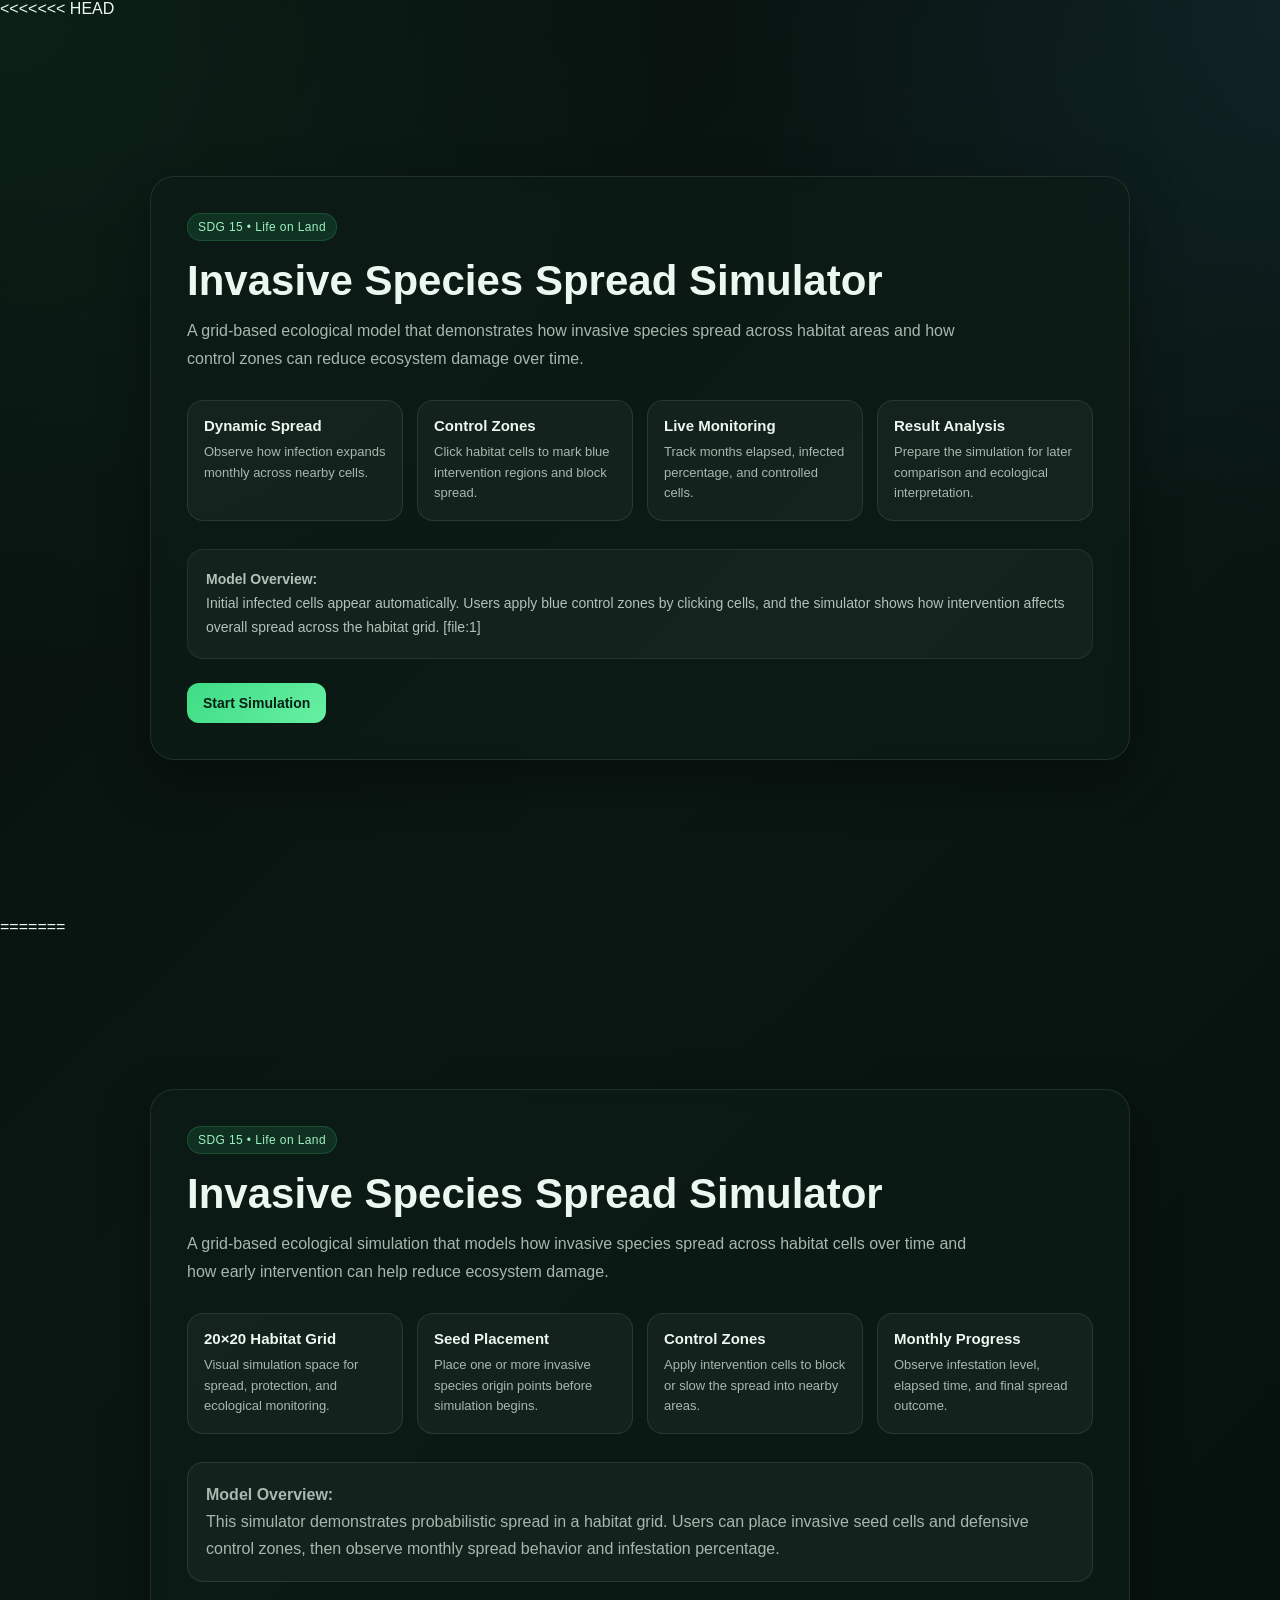
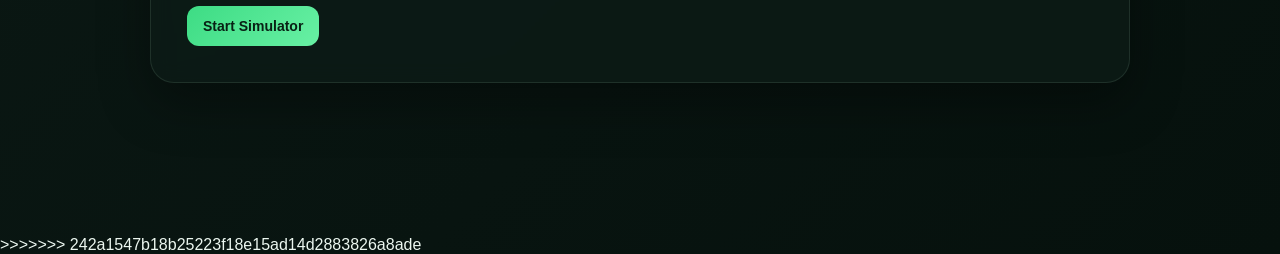
==== index.html @ 8a6a5100 "Updated index.html" ====
<<<<<<< HEAD
<!DOCTYPE html>
<html lang="en">
<head>
  <meta charset="UTF-8" />
  <meta name="viewport" content="width=device-width, initial-scale=1.0" />
  <title>Invasive Species Simulator</title>
  <style>
    * {
      box-sizing: border-box;
    }

    body {
      margin: 0;
      font-family: "Segoe UI", sans-serif;
      background:
        radial-gradient(circle at top left, rgba(61, 220, 132, 0.08), transparent 28%),
        radial-gradient(circle at top right, rgba(78, 168, 255, 0.08), transparent 22%),
        linear-gradient(135deg, #07110d, #0c1814 45%, #08130f 100%);
      color: #eef7f1;
      min-height: 100vh;
    }

    h1, h2, h3, p {
      margin-top: 0;
    }

    button {
      border: none;
      border-radius: 12px;
      padding: 12px 16px;
      cursor: pointer;
      font-weight: 600;
      font-size: 14px;
      transition: 0.2s ease;
    }

    button:hover {
      transform: translateY(-1px);
    }

    .primary-btn {
      background: linear-gradient(135deg, #38d67a, #75f0a9);
      color: #062011;
    }

    .secondary-btn {
      background: rgba(255,255,255,0.06);
      color: #eef7f1;
      border: 1px solid rgba(255,255,255,0.08);
    }

    .danger-btn {
      background: linear-gradient(135deg, #ff6b57, #ff9687);
      color: white;
    }

    #welcomeScreen {
      min-height: 100vh;
      display: flex;
      justify-content: center;
      align-items: center;
      padding: 28px;
    }

    .welcomeCard {
      width: min(980px, 100%);
      background: rgba(14, 28, 22, 0.88);
      border: 1px solid rgba(255,255,255,0.08);
      border-radius: 24px;
      padding: 36px;
      box-shadow: 0 20px 60px rgba(0,0,0,0.35);
      backdrop-filter: blur(10px);
    }

    .badge {
      display: inline-block;
      padding: 6px 10px;
      border-radius: 999px;
      background: rgba(61, 220, 132, 0.12);
      color: #9cf2be;
      border: 1px solid rgba(61, 220, 132, 0.18);
      font-size: 12px;
      margin-bottom: 14px;
    }

    .welcomeCard h1 {
      font-size: clamp(30px, 4vw, 42px);
      margin-bottom: 12px;
    }

    .welcomeCard .subtitle {
      color: #b2c2b9;
      line-height: 1.7;
      max-width: 760px;
      font-size: 16px;
      margin-bottom: 26px;
    }

    .featureGrid {
      display: grid;
      grid-template-columns: repeat(auto-fit, minmax(180px, 1fr));
      gap: 14px;
      margin: 26px 0;
    }

    .featureCard {
      background: rgba(255,255,255,0.04);
      border: 1px solid rgba(255,255,255,0.07);
      border-radius: 16px;
      padding: 16px;
    }

    .featureCard h3 {
      font-size: 15px;
      margin-bottom: 8px;
    }

    .featureCard p {
      margin: 0;
      font-size: 13px;
      color: #b2c2b9;
      line-height: 1.6;
    }

    .infoBox {
      margin-top: 16px;
      background: rgba(255,255,255,0.04);
      border: 1px solid rgba(255,255,255,0.07);
      border-radius: 16px;
      padding: 18px;
      color: #b2c2b9;
      line-height: 1.7;
      font-size: 14px;
    }

    .welcomeActions {
      margin-top: 24px;
      display: flex;
      gap: 12px;
      flex-wrap: wrap;
    }

    #gameScreen {
      display: none;
      min-height: 100vh;
      padding: 18px;
    }

    .appShell {
      max-width: 1400px;
      margin: auto;
      display: grid;
      grid-template-columns: 270px 1fr 280px;
      gap: 18px;
      align-items: start;
    }

    .panel {
      background: rgba(14, 28, 22, 0.88);
      border: 1px solid rgba(255,255,255,0.08);
      border-radius: 20px;
      box-shadow: 0 20px 50px rgba(0,0,0,0.28);
      backdrop-filter: blur(10px);
    }

    .sidebar,
    .rightPanel {
      padding: 18px;
    }

    .mainPanel {
      padding: 18px;
      background: rgba(18, 35, 28, 0.92);
    }

    .panelTitle {
      font-size: 18px;
      margin-bottom: 8px;
    }

    .panelText {
      color: #a9bbb1;
      font-size: 13px;
      line-height: 1.6;
      margin-bottom: 18px;
    }

    .sectionTitle {
      font-size: 13px;
      text-transform: uppercase;
      letter-spacing: 0.8px;
      color: #b8c8bf;
      margin: 0 0 10px;
    }

    .buttonGroup {
      display: grid;
      gap: 10px;
      margin-bottom: 18px;
    }

    .smallGrid {
      display: grid;
      grid-template-columns: 1fr 1fr;
      gap: 10px;
    }

    .noteBox {
      background: rgba(61, 220, 132, 0.06);
      border: 1px solid rgba(61, 220, 132, 0.12);
      color: #bdeecd;
      border-radius: 14px;
      padding: 14px;
      line-height: 1.6;
      font-size: 13px;
    }

    .topHeader {
      display: flex;
      justify-content: space-between;
      gap: 16px;
      flex-wrap: wrap;
      align-items: flex-start;
      margin-bottom: 18px;
    }

    .headingBlock h2 {
      font-size: 25px;
      margin-bottom: 8px;
    }

    .headingBlock p {
      margin: 0;
      color: #a9bbb1;
      line-height: 1.6;
      font-size: 14px;
      max-width: 720px;
    }

    .statusPill {
      display: inline-flex;
      align-items: center;
      padding: 10px 14px;
      border-radius: 999px;
      background: rgba(61, 220, 132, 0.08);
      border: 1px solid rgba(61, 220, 132, 0.16);
      color: #bdf4d0;
      font-size: 13px;
      white-space: nowrap;
    }

    .statsGrid {
      display: grid;
      grid-template-columns: repeat(4, 1fr);
      gap: 12px;
      margin-bottom: 18px;
    }

    .statCard {
      background: rgba(255,255,255,0.05);
      border: 1px solid rgba(255,255,255,0.07);
      border-radius: 16px;
      padding: 16px;
    }

    .statCard p {
      margin: 0 0 8px;
      color: #a9bbb1;
      font-size: 12px;
      text-transform: uppercase;
      letter-spacing: 0.6px;
    }

    .statCard h3 {
      margin: 0;
      font-size: 24px;
      font-variant-numeric: tabular-nums;
    }

    .gridWrap {
      background: rgba(255,255,255,0.03);
      border: 1px solid rgba(255,255,255,0.07);
      border-radius: 18px;
      padding: 16px;
      overflow: auto;
    }

    #grid {
      display: grid;
      grid-template-columns: repeat(10, 42px);
      gap: 8px;
      justify-content: center;
      margin: 0 auto;
      min-width: max-content;
    }

    .cell {
      width: 42px;
      height: 42px;
      border-radius: 8px;
      background: linear-gradient(135deg, rgba(47, 100, 71, 0.95), rgba(31, 68, 48, 0.95));
      border: 1px solid rgba(255,255,255,0.05);
      transition: transform 0.18s ease, box-shadow 0.18s ease;
      cursor: pointer;
    }

    .cell:hover {
      transform: scale(1.05);
      box-shadow: 0 0 0 1px rgba(255,255,255,0.16);
    }

    .infected {
      background: radial-gradient(circle at 30% 30%, #ff8a70, #c62828);
      box-shadow: 0 0 12px rgba(255, 80, 60, 0.45);
    }

    .controlled {
      background: linear-gradient(135deg, #57b3ff, #185bdb);
      box-shadow: 0 0 10px rgba(60, 150, 255, 0.35);
    }

    .gridFooter {
      margin-top: 14px;
      display: flex;
      justify-content: space-between;
      gap: 14px;
      flex-wrap: wrap;
      align-items: center;
    }

    .legend {
      display: flex;
      gap: 14px;
      flex-wrap: wrap;
      color: #a9bbb1;
      font-size: 13px;
    }

    .legendItem {
      display: flex;
      align-items: center;
      gap: 8px;
    }

    .legendColor {
      width: 14px;
      height: 14px;
      border-radius: 4px;
      border: 1px solid rgba(255,255,255,0.08);
    }

    .healthyColor {
      background: #2b6144;
    }

    .infectedColor {
      background: #d33b2f;
    }

    .controlledColor {
      background: #2e79ff;
    }

    .messageBox {
      margin-top: 14px;
      background: rgba(255,255,255,0.04);
      border: 1px solid rgba(255,255,255,0.07);
      border-radius: 14px;
      padding: 14px;
      min-height: 60px;
      color: #b6c5bd;
      line-height: 1.6;
      font-size: 14px;
    }

    .miniCard {
      background: rgba(255,255,255,0.05);
      border: 1px solid rgba(255,255,255,0.07);
      border-radius: 14px;
      padding: 14px;
      margin-bottom: 12px;
    }

    .miniCard h4 {
      margin: 0 0 8px;
      font-size: 14px;
    }

    .miniCard p {
      margin: 0;
      color: #a9bbb1;
      font-size: 13px;
      line-height: 1.6;
    }

    .valueList {
      display: grid;
      gap: 10px;
      margin-top: 8px;
    }

    .valueRow {
      display: flex;
      justify-content: space-between;
      gap: 10px;
      border-bottom: 1px dashed rgba(255,255,255,0.08);
      padding-bottom: 8px;
      font-size: 14px;
    }

    .valueRow span:first-child {
      color: #a9bbb1;
    }

    .strongValue {
      font-weight: 700;
      font-variant-numeric: tabular-nums;
    }

    .footerHint {
      color: #9fb1a7;
      font-size: 12px;
      line-height: 1.6;
      margin-top: 8px;
    }

    @media (max-width: 1180px) {
      .appShell {
        grid-template-columns: 1fr;
      }

      .statsGrid {
        grid-template-columns: repeat(2, 1fr);
      }
    }

    @media (max-width: 700px) {
      .statsGrid {
        grid-template-columns: 1fr;
      }

      .smallGrid {
        grid-template-columns: 1fr;
      }

      #grid {
        grid-template-columns: repeat(10, 30px);
        gap: 5px;
      }

      .cell {
        width: 30px;
        height: 30px;
      }

      .welcomeCard {
        padding: 22px;
      }
    }
  </style>
</head>
<body>

  <div id="welcomeScreen">
    <div class="welcomeCard">
      <div class="badge">SDG 15 • Life on Land</div>
      <h1>Invasive Species Spread Simulator</h1>
      <p class="subtitle">
        A grid-based ecological model that demonstrates how invasive species spread across habitat areas
        and how control zones can reduce ecosystem damage over time.
      </p>

      <div class="featureGrid">
        <div class="featureCard">
          <h3>Dynamic Spread</h3>
          <p>Observe how infection expands monthly across nearby cells.</p>
        </div>
        <div class="featureCard">
          <h3>Control Zones</h3>
          <p>Click habitat cells to mark blue intervention regions and block spread.</p>
        </div>
        <div class="featureCard">
          <h3>Live Monitoring</h3>
          <p>Track months elapsed, infected percentage, and controlled cells.</p>
        </div>
        <div class="featureCard">
          <h3>Result Analysis</h3>
          <p>Prepare the simulation for later comparison and ecological interpretation.</p>
        </div>
      </div>

      <div class="infoBox">
        <strong>Model Overview:</strong><br />
        Initial infected cells appear automatically. Users apply blue control zones by clicking cells, and the
        simulator shows how intervention affects overall spread across the habitat grid. [file:1]
      </div>

      <div class="welcomeActions">
        <button class="primary-btn" onclick="startGame()">Start Simulation</button>
      </div>
    </div>
  </div>

  <div id="gameScreen">
    <div class="appShell">

      <aside class="panel sidebar">
        <h2 class="panelTitle">Simulation Controls</h2>
        <p class="panelText">
          Start the spread process, adjust speed, and place blue control zones directly on the grid.
        </p>

        <p class="sectionTitle">Actions</p>
        <div class="buttonGroup">
          <button class="primary-btn" onclick="beginSimulation()">Start Simulation</button>
          <button class="secondary-btn" onclick="pauseSimulation()">Pause</button>
          <button class="danger-btn" onclick="resetSimulation()">Reset</button>
        </div>

        <p class="sectionTitle">Speed Control</p>
        <div class="smallGrid">
          <button class="secondary-btn" onclick="setSpeed('fast')">Fast</button>
          <button class="secondary-btn" onclick="setSpeed('normal')">Normal</button>
          <button class="secondary-btn" onclick="setSpeed('slow')">Slow</button>
          <button class="secondary-btn" onclick="goBack()">Back</button>
        </div>

        <div class="noteBox" style="margin-top: 18px;">
          <strong>How it works:</strong><br />
          Red cells represent infected habitat. Click any cell to apply control. Clicking a red infected cell
          also converts it into a blue controlled zone for treatment. [file:1]
        </div>
      </aside>

      <main class="panel mainPanel">
        <div class="topHeader">
          <div class="headingBlock">
            <h2>Ecological Spread Dashboard</h2>
            <p>
              This simulator uses adjacent-cell spread logic and user-placed control zones to demonstrate
              invasive expansion and ecological containment.
            </p>
          </div>
          <div class="statusPill" id="runStatus">Ready</div>
        </div>

        <div class="statsGrid">
          <div class="statCard">
            <p>Infected Area</p>
            <h3 id="stats">0%</h3>
          </div>
          <div class="statCard">
            <p>Months</p>
            <h3 id="monthDisplay">0</h3>
          </div>
          <div class="statCard">
            <p>Controlled Cells</p>
            <h3 id="controlCount">0</h3>
          </div>
          <div class="statCard">
            <p>Grid Cells</p>
            <h3 id="gridCount">100</h3>
          </div>
        </div>

        <div class="gridWrap">
          <div id="grid"></div>

          <div class="gridFooter">
            <div class="legend">
              <div class="legendItem">
                <span class="legendColor healthyColor"></span>
                <span>Habitat</span>
              </div>
              <div class="legendItem">
                <span class="legendColor infectedColor"></span>
                <span>Infected</span>
              </div>
              <div class="legendItem">
                <span class="legendColor controlledColor"></span>
                <span>Controlled</span>
              </div>
            </div>
          </div>

          <div class="messageBox" id="endMessage">
            Click cells to place blue control zones before or during the spread.
          </div>
        </div>
      </main>

      <aside class="panel rightPanel">
        <h2 class="panelTitle">Live Insights</h2>
        <p class="panelText">
          Current ecological state and simulation summary.
        </p>

        <div class="miniCard">
          <h4>Current Interaction</h4>
          <p>Click any cell to add treatment. Red infected cells can also be converted into blue controlled cells.</p>
        </div>

        <div class="miniCard">
          <h4>Simulation Summary</h4>
          <div class="valueList">
            <div class="valueRow">
              <span>Spread Pattern</span>
              <span class="strongValue">4-Neighbour</span>
            </div>
            <div class="valueRow">
              <span>Initial State</span>
              <span class="strongValue">Auto-infected</span>
            </div>
            <div class="valueRow">
              <span>Control Method</span>
              <span class="strongValue">Manual Click</span>
            </div>
            <div class="valueRow">
              <span>State</span>
              <span class="strongValue" id="stateLabel">Setup</span>
            </div>
          </div>
        </div>

        <div class="miniCard">
          <h4>Project Note</h4>
          <p>
            This simplified simulator focuses on intervention barriers and infected-area monitoring, both of
            which are core expected features of the project brief. [file:1]
          </p>
        </div>

        <p class="footerHint">
          Tip: Place blue cells near red clusters early to improve containment.
        </p>
      </aside>

    </div>
  </div>

  <script>
    let infectionHistory = [];
    let time = 0;
    let canClick = true;
    let grid;
    let cells = [];
    let interval = null;
    let spreadSpeed = 2000;
    let spreadChance = 0.20;
    let gameEnded = false;
    let size = 10;

    function startGame() {
      document.getElementById("welcomeScreen").style.display = "none";
      document.getElementById("gameScreen").style.display = "block";
      createGrid();
    }

    function createGrid() {
      grid = document.getElementById("grid");

      if (!grid) {
        console.error("Grid element not found");
        return;
      }

      grid.innerHTML = "";
      cells = [];

      document.getElementById("gridCount").innerText = size * size;

      for (let i = 0; i < size * size; i++) {
        let cell = document.createElement("div");
        cell.className = "cell";
        cell.dataset.index = i;

        if (Math.random() < 0.1) {
          cell.classList.add("infected");
        }

        cell.addEventListener("click", () => {
          if (!canClick) return;

          if (cell.classList.contains("infected")) {
            cell.classList.remove("infected");
            cell.classList.add("controlled");
            updateStats();
            return;
          }

          if (cell.classList.contains("controlled")) {
            cell.classList.remove("controlled");
          } else {
            cell.classList.add("controlled");
          }

          updateStats();
        });

        grid.appendChild(cell);
        cells.push(cell);
      }

      updateStats();
    }

    function beginSimulation() {
      if (interval) return;

      if (cells.length === 0) {
        createGrid();
      }

      time = 0;
      gameEnded = false;
      canClick = true;
      infectionHistory = [];

      document.getElementById("monthDisplay").innerText = "0";
      document.getElementById("runStatus").innerText = "Running";
      document.getElementById("stateLabel").innerText = "Running";
      document.getElementById("endMessage").innerText =
        "Simulation running. Infection is spreading across adjacent cells.";

      interval = setInterval(spreadInfection, spreadSpeed);
    }

    function pauseSimulation() {
      if (interval) {
        clearInterval(interval);
        interval = null;
        document.getElementById("runStatus").innerText = "Paused";
        document.getElementById("stateLabel").innerText = "Paused";
        document.getElementById("endMessage").innerText = "Simulation paused.";
      }
    }

    function updateStats() {
      let infected = 0;
      let controlled = 0;

      cells.forEach(cell => {
        if (cell.classList.contains("infected")) infected++;
        if (cell.classList.contains("controlled")) controlled++;
      });

      let percent = cells.length ? Math.round((infected / cells.length) * 100) : 0;
      document.getElementById("stats").innerText = percent + "%";
      document.getElementById("controlCount").innerText = controlled;
    }

    function spreadInfection() {
      time++;
      document.getElementById("monthDisplay").innerText = time;

      let newInfected = [];

      cells.forEach((cell, index) => {
        if (cell.classList.contains("infected")) {
          let neighbors = [index - 1, index + 1, index - size, index + size];

          neighbors.forEach(i => {
            if (
              cells[i] &&
              !cells[i].classList.contains("infected") &&
              !cells[i].classList.contains("controlled")
            ) {
              if (Math.random() < spreadChance) {
                newInfected.push(cells[i]);
              }
            }
          });
        }
      });

      newInfected.forEach(cell => {
        cell.classList.add("infected");
        cell.classList.remove("controlled");
      });

      updateStats();

      let infected = cells.filter(c => c.classList.contains("infected")).length;
      let percent = Math.round((infected / cells.length) * 100);
      infectionHistory.push(percent);

      let canSpread = cells.some((cell, index) => {
        if (cell.classList.contains("infected")) {
          let neighbors = [index - 1, index + 1, index - size, index + size];

          return neighbors.some(i =>
            cells[i] &&
            !cells[i].classList.contains("infected") &&
            !cells[i].classList.contains("controlled")
          );
        }
        return false;
      });

      if (!canSpread && !gameEnded) {
        gameEnded = true;
        showEndMessage();
      }
    }

    function showEndMessage() {
  canClick = false;
  clearInterval(interval);
  interval = null;

  document.getElementById("runStatus").innerText = "Complete";
  document.getElementById("stateLabel").innerText = "Complete";
  document.getElementById("endMessage").innerText =
    "Simulation complete. Redirecting to result page...";

  let infectedCells = cells.filter(c => c.classList.contains("infected")).length;
  let controlledCells = cells.filter(c => c.classList.contains("controlled")).length;
  let totalCells = cells.length;
  let totalMonths = time;

  setTimeout(() => {
    window.location.href =
      `result.html?totalCells=${totalCells}&infectedCells=${infectedCells}&controlledCells=${controlledCells}&totalMonths=${totalMonths}`;
  }, 1500);
}
    function resetSimulation() {
      clearInterval(interval);
      interval = null;

      time = 0;
      gameEnded = false;
      canClick = true;
      infectionHistory = [];

      document.getElementById("monthDisplay").innerText = "0";
      document.getElementById("stats").innerText = "0%";
      document.getElementById("controlCount").innerText = "0";
      document.getElementById("runStatus").innerText = "Ready";
      document.getElementById("stateLabel").innerText = "Setup";
      document.getElementById("endMessage").innerText =
        "Grid reset complete. New infected pattern generated.";

      createGrid();
    }

    function setSpeed(type) {
      if (type === "fast") {
        spreadSpeed = 1200;
        spreadChance = 0.20;
      } else if (type === "normal") {
        spreadSpeed = 2000;
        spreadChance = 0.20;
      } else {
        spreadSpeed = 3200;
        spreadChance = 0.20;
      }

      if (interval) {
        clearInterval(interval);
        interval = setInterval(spreadInfection, spreadSpeed);
      }

      document.getElementById("endMessage").innerText =
        "Simulation speed updated to " + type + ".";
    }

    function goBack() {
      clearInterval(interval);
      interval = null;
      document.getElementById("gameScreen").style.display = "none";
      document.getElementById("welcomeScreen").style.display = "flex";
    }
   
  </script>
</body>
=======
<!DOCTYPE html>
<html lang="en">
<head>
  <meta charset="UTF-8" />
  <meta name="viewport" content="width=device-width, initial-scale=1.0" />
  <title>Invasive Species Spread Simulator</title>

  <style>
    :root {
      --bg: #08130f;
      --panel: rgba(17, 34, 28, 0.88);
      --panel-2: rgba(22, 44, 36, 0.92);
      --border: rgba(170, 220, 190, 0.12);
      --text: #ecf7f0;
      --muted: #a7b8ae;
      --accent: #3ddc84;
      --accent-dark: #1f8f52;
      --danger: #ff6b57;
      --danger-dark: #c63d2f;
      --control: #4ea8ff;
      --healthy-1: #1e3b2f;
      --healthy-2: #29533f;
      --healthy-3: #3c7055;
      --shadow: 0 20px 50px rgba(0, 0, 0, 0.35);
      --radius: 18px;
      --radius-sm: 12px;
      --cell-size: 24px;
      --gap: 4px;
    }

    * {
      box-sizing: border-box;
    }

    body {
      margin: 0;
      font-family: "Segoe UI", Arial, sans-serif;
      color: var(--text);
      background:
        radial-gradient(circle at top left, rgba(61, 220, 132, 0.08), transparent 30%),
        radial-gradient(circle at top right, rgba(78, 168, 255, 0.08), transparent 25%),
        linear-gradient(135deg, #07100d, #0a1713 45%, #06110d 100%);
      min-height: 100vh;
    }

    h1, h2, h3, p {
      margin-top: 0;
    }

    button {
      border: none;
      border-radius: 12px;
      padding: 12px 16px;
      font-weight: 600;
      cursor: pointer;
      transition: 0.2s ease;
      font-size: 14px;
    }

    button:hover {
      transform: translateY(-1px);
    }

    .primary-btn {
      background: linear-gradient(135deg, var(--accent), #68f0a4);
      color: #082014;
    }

    .primary-btn:hover {
      filter: brightness(1.05);
    }

    .secondary-btn {
      background: rgba(255, 255, 255, 0.06);
      color: var(--text);
      border: 1px solid var(--border);
    }

    .secondary-btn:hover {
      background: rgba(255, 255, 255, 0.1);
    }

    .danger-btn {
      background: linear-gradient(135deg, var(--danger), #ff8d7d);
      color: white;
    }

    .danger-btn:hover {
      filter: brightness(1.03);
    }

    .mode-btn.active {
      outline: 2px solid var(--accent);
      box-shadow: 0 0 0 4px rgba(61, 220, 132, 0.12);
    }

    /* WELCOME */
    #welcomeScreen {
      min-height: 100vh;
      display: flex;
      align-items: center;
      justify-content: center;
      padding: 32px;
    }

    .welcomeCard {
      width: min(980px, 100%);
      background: rgba(13, 27, 22, 0.82);
      border: 1px solid var(--border);
      border-radius: 24px;
      padding: 36px;
      box-shadow: var(--shadow);
      backdrop-filter: blur(10px);
    }

    .badge {
      display: inline-block;
      padding: 6px 10px;
      border-radius: 999px;
      background: rgba(61, 220, 132, 0.12);
      color: #9ef0bf;
      font-size: 12px;
      letter-spacing: 0.4px;
      margin-bottom: 16px;
      border: 1px solid rgba(61, 220, 132, 0.18);
    }

    .welcomeCard h1 {
      font-size: clamp(28px, 4vw, 42px);
      margin-bottom: 12px;
    }

    .welcomeCard .subtitle {
      color: var(--muted);
      line-height: 1.7;
      max-width: 780px;
      margin-bottom: 24px;
      font-size: 16px;
    }

    .featureGrid {
      display: grid;
      grid-template-columns: repeat(auto-fit, minmax(180px, 1fr));
      gap: 14px;
      margin: 28px 0;
    }

    .featureCard {
      background: rgba(255,255,255,0.04);
      border: 1px solid var(--border);
      border-radius: 16px;
      padding: 16px;
    }

    .featureCard h3 {
      font-size: 15px;
      margin-bottom: 8px;
    }

    .featureCard p {
      color: var(--muted);
      font-size: 13px;
      line-height: 1.6;
      margin: 0;
    }

    .overviewBox {
      margin-top: 18px;
      padding: 18px;
      border-radius: 16px;
      background: rgba(255,255,255,0.04);
      border: 1px solid var(--border);
      color: var(--muted);
      line-height: 1.7;
    }

    .welcomeActions {
      display: flex;
      gap: 12px;
      flex-wrap: wrap;
      margin-top: 24px;
    }

    /* GAME */
    #gameScreen {
      display: none;
      min-height: 100vh;
      padding: 20px;
    }

    .appShell {
      max-width: 1440px;
      margin: 0 auto;
      display: grid;
      grid-template-columns: 280px 1fr 300px;
      gap: 18px;
      align-items: start;
    }

    .panel {
      background: var(--panel);
      border: 1px solid var(--border);
      border-radius: var(--radius);
      backdrop-filter: blur(10px);
      box-shadow: var(--shadow);
    }

    .sidebar,
    .statsPanel {
      padding: 18px;
    }

    .mainPanel {
      padding: 18px;
      background: var(--panel-2);
    }

    .panelTitle {
      font-size: 18px;
      margin-bottom: 8px;
    }

    .panelSubtext {
      color: var(--muted);
      font-size: 13px;
      line-height: 1.6;
      margin-bottom: 18px;
    }

    .toolSection {
      margin-bottom: 20px;
    }

    .toolSection h3 {
      font-size: 13px;
      text-transform: uppercase;
      letter-spacing: 0.8px;
      color: #b7c7be;
      margin-bottom: 10px;
    }

    .toolGroup {
      display: grid;
      gap: 10px;
    }

    .toolRow {
      display: grid;
      grid-template-columns: 1fr 1fr;
      gap: 10px;
    }

    .infoNote {
      margin-top: 12px;
      padding: 12px;
      border-radius: 12px;
      background: rgba(61, 220, 132, 0.06);
      border: 1px solid rgba(61, 220, 132, 0.12);
      color: #b7e7c8;
      font-size: 13px;
      line-height: 1.6;
    }

    .topHeader {
      display: flex;
      justify-content: space-between;
      gap: 20px;
      align-items: flex-start;
      margin-bottom: 18px;
      flex-wrap: wrap;
    }

    .projectHeading h2 {
      margin-bottom: 8px;
      font-size: 26px;
    }

    .projectHeading p {
      margin: 0;
      color: var(--muted);
      line-height: 1.6;
      font-size: 14px;
      max-width: 700px;
    }

    .statusPill {
      display: inline-flex;
      align-items: center;
      gap: 8px;
      background: rgba(61, 220, 132, 0.08);
      color: #baf4cf;
      border: 1px solid rgba(61, 220, 132, 0.16);
      padding: 10px 14px;
      border-radius: 999px;
      font-size: 13px;
      white-space: nowrap;
    }

    .statsGrid {
      display: grid;
      grid-template-columns: repeat(4, 1fr);
      gap: 12px;
      margin-bottom: 18px;
    }

    .statCard {
      background: rgba(255,255,255,0.05);
      border: 1px solid var(--border);
      border-radius: 16px;
      padding: 16px;
    }

    .statCard p {
      margin: 0 0 8px;
      color: var(--muted);
      font-size: 12px;
      text-transform: uppercase;
      letter-spacing: 0.6px;
    }

    .statCard h3 {
      margin: 0;
      font-size: 24px;
      font-variant-numeric: tabular-nums;
    }

    .simulatorArea {
      display: grid;
      grid-template-columns: 1fr;
      gap: 14px;
    }

    .gridWrap {
      background: rgba(255,255,255,0.03);
      border: 1px solid var(--border);
      border-radius: 18px;
      padding: 16px;
      overflow: auto;
    }

    #grid {
      display: grid;
      grid-template-columns: repeat(20, var(--cell-size));
      gap: var(--gap);
      justify-content: center;
      margin: 0 auto;
      min-width: max-content;
    }

    .cell {
      width: var(--cell-size);
      height: var(--cell-size);
      border-radius: 6px;
      border: 1px solid rgba(255,255,255,0.05);
      background: var(--healthy-2);
      transition: transform 0.15s ease, box-shadow 0.2s ease, opacity 0.2s ease;
      cursor: pointer;
    }

    .cell:hover {
      transform: scale(1.05);
      box-shadow: 0 0 0 1px rgba(255,255,255,0.18);
    }

    .cell.seed {
      background: radial-gradient(circle at 35% 35%, #ff9b8a, var(--danger));
      box-shadow: 0 0 10px rgba(255, 107, 87, 0.35);
    }

    .cell.infected {
      background: radial-gradient(circle at 35% 35%, #ff8f70, var(--danger-dark));
      box-shadow: 0 0 10px rgba(255, 107, 87, 0.35);
    }

    .cell.controlled {
      background: linear-gradient(135deg, #75c2ff, #2f80ed);
      box-shadow: 0 0 10px rgba(78, 168, 255, 0.3);
    }

    .gridFooter {
      display: flex;
      justify-content: space-between;
      gap: 12px;
      align-items: center;
      flex-wrap: wrap;
      margin-top: 12px;
    }

    .legend {
      display: flex;
      gap: 14px;
      flex-wrap: wrap;
      color: var(--muted);
      font-size: 13px;
    }

    .legendItem {
      display: flex;
      align-items: center;
      gap: 8px;
    }

    .legendColor {
      width: 14px;
      height: 14px;
      border-radius: 4px;
      border: 1px solid rgba(255,255,255,0.08);
    }

    .legendHealthy { background: var(--healthy-2); }
    .legendSeed { background: var(--danger); }
    .legendControl { background: var(--control); }

    .statusBox {
      margin-top: 12px;
      padding: 14px;
      border-radius: 14px;
      background: rgba(255,255,255,0.04);
      border: 1px solid var(--border);
      color: var(--muted);
      line-height: 1.6;
      min-height: 54px;
    }

    .miniCard {
      background: rgba(255,255,255,0.05);
      border: 1px solid var(--border);
      border-radius: 14px;
      padding: 14px;
      margin-bottom: 12px;
    }

    .miniCard h4 {
      margin: 0 0 8px;
      font-size: 14px;
    }

    .miniCard p {
      margin: 0;
      color: var(--muted);
      line-height: 1.6;
      font-size: 13px;
    }

    .valueList {
      display: grid;
      gap: 10px;
      margin-top: 10px;
    }

    .valueRow {
      display: flex;
      justify-content: space-between;
      gap: 10px;
      padding-bottom: 8px;
      border-bottom: 1px dashed rgba(255,255,255,0.08);
      font-size: 14px;
    }

    .valueRow span:first-child {
      color: var(--muted);
    }

    .highlightValue {
      font-weight: 700;
      font-variant-numeric: tabular-nums;
    }

    .footerHint {
      margin-top: 8px;
      color: var(--muted);
      font-size: 12px;
      line-height: 1.6;
    }

    @media (max-width: 1180px) {
      .appShell {
        grid-template-columns: 1fr;
      }

      .statsGrid {
        grid-template-columns: repeat(2, 1fr);
      }
    }

    @media (max-width: 700px) {
      #gameScreen {
        padding: 14px;
      }

      .welcomeCard {
        padding: 22px;
      }

      .statsGrid {
        grid-template-columns: 1fr;
      }

      .toolRow {
        grid-template-columns: 1fr;
      }

      :root {
        --cell-size: 20px;
        --gap: 3px;
      }
    }
  </style>
</head>
<body>

  <!-- WELCOME SCREEN -->
  <section id="welcomeScreen">
    <div class="welcomeCard">
      <div class="badge">SDG 15 • Life on Land</div>
      <h1>Invasive Species Spread Simulator</h1>
      <p class="subtitle">
        A grid-based ecological simulation that models how invasive species spread across habitat cells
        over time and how early intervention can help reduce ecosystem damage.
      </p>

      <div class="featureGrid">
        <div class="featureCard">
          <h3>20×20 Habitat Grid</h3>
          <p>Visual simulation space for spread, protection, and ecological monitoring.</p>
        </div>
        <div class="featureCard">
          <h3>Seed Placement</h3>
          <p>Place one or more invasive species origin points before simulation begins.</p>
        </div>
        <div class="featureCard">
          <h3>Control Zones</h3>
          <p>Apply intervention cells to block or slow the spread into nearby areas.</p>
        </div>
        <div class="featureCard">
          <h3>Monthly Progress</h3>
          <p>Observe infestation level, elapsed time, and final spread outcome.</p>
        </div>
      </div>

      <div class="overviewBox">
        <strong>Model Overview:</strong><br />
        This simulator demonstrates probabilistic spread in a habitat grid. Users can place invasive
        seed cells and defensive control zones, then observe monthly spread behavior and infestation percentage.
      </div>

      <div class="welcomeActions">
        <button class="primary-btn" onclick="startGame()">Start Simulator</button>
      </div>
    </div>
  </section>

  <!-- GAME SCREEN -->
  <section id="gameScreen">
    <div class="appShell">

      <!-- LEFT PANEL -->
      <aside class="panel sidebar">
        <h2 class="panelTitle">Control Panel</h2>
        <p class="panelSubtext">
          Set the placement mode, prepare the habitat grid, then start the monthly spread simulation.
        </p>

        <div class="toolSection">
          <h3>Placement Mode</h3>
          <div class="toolGroup">
            <button id="seedModeBtn" class="secondary-btn mode-btn active" onclick="setMode('seed')">
              Seed Mode
            </button>
            <button id="controlModeBtn" class="secondary-btn mode-btn" onclick="setMode('control')">
              Control Mode
            </button>
            <button id="eraseModeBtn" class="secondary-btn mode-btn" onclick="setMode('erase')">
              Erase Mode
            </button>
          </div>
        </div>

        <div class="toolSection">
          <h3>Simulation Actions</h3>
          <div class="toolGroup">
            <button class="primary-btn" onclick="beginSimulation()">Start Simulation</button>
            <button class="secondary-btn" onclick="pauseSimulation()">Pause Simulation</button>
            <button class="danger-btn" onclick="resetSimulation()">Reset Grid</button>
          </div>
        </div>

        <div class="toolSection">
          <h3>Simulation Speed</h3>
          <div class="toolRow">
            <button class="secondary-btn" onclick="setSpeed('slow')">Slow</button>
            <button class="secondary-btn" onclick="setSpeed('normal')">Normal</button>
          </div>
          <div class="toolRow">
            <button class="secondary-btn" onclick="setSpeed('fast')">Fast</button>
            <button class="secondary-btn" onclick="goBack()">Back</button>
          </div>
        </div>

        <div class="infoNote">
          <strong>How to use:</strong><br />
          1. Place seed cells.<br />
          2. Add control zones.<br />
          3. Start simulation.<br />
          4. Observe infected percentage month by month.
        </div>
      </aside>

      <!-- CENTER PANEL -->
      <main class="panel mainPanel">
        <div class="topHeader">
          <div class="projectHeading">
            <h2>Ecological Simulation Dashboard</h2>
            <p>
              This interface models adjacent-cell spread across a habitat grid. Intervention cells act as barriers,
              allowing users to explore how containment strategies affect final infestation.
            </p>
          </div>
          <div class="statusPill" id="runStatus">Ready for setup</div>
        </div>

        <div class="statsGrid">
          <div class="statCard">
            <p>Infested Area</p>
            <h3 id="stats">0%</h3>
          </div>
          <div class="statCard">
            <p>Months Elapsed</p>
            <h3 id="monthDisplay">0</h3>
          </div>
          <div class="statCard">
            <p>Seed Cells</p>
            <h3 id="seedCount">0</h3>
          </div>
          <div class="statCard">
            <p>Control Cells</p>
            <h3 id="controlCount">0</h3>
          </div>
        </div>

        <div class="simulatorArea">
          <div class="gridWrap">
            <div id="grid"></div>

            <div class="gridFooter">
              <div class="legend">
                <div class="legendItem">
                  <span class="legendColor legendHealthy"></span>
                  <span>Habitat Cell</span>
                </div>
                <div class="legendItem">
                  <span class="legendColor legendSeed"></span>
                  <span>Seed / Infected</span>
                </div>
                <div class="legendItem">
                  <span class="legendColor legendControl"></span>
                  <span>Control Zone</span>
                </div>
              </div>
            </div>

            <div class="statusBox" id="endMessage">
              Place one or more seed cells to define the initial invasion source.
            </div>
          </div>
        </div>
      </main>

      <!-- RIGHT PANEL -->
      <aside class="panel statsPanel">
        <h2 class="panelTitle">Simulation Insights</h2>
        <p class="panelSubtext">
          Use this panel to monitor the current grid state and intervention effect.
        </p>

        <div class="miniCard">
          <h4>Current Mode</h4>
          <p id="currentModeLabel">Seed placement is active.</p>
        </div>

        <div class="miniCard">
          <h4>Live Summary</h4>
          <div class="valueList">
            <div class="valueRow">
              <span>Total Cells</span>
              <span class="highlightValue">400</span>
            </div>
            <div class="valueRow">
              <span>Grid Size</span>
              <span class="highlightValue">20 × 20</span>
            </div>
            <div class="valueRow">
              <span>Spread Pattern</span>
              <span class="highlightValue">4-Neighbour</span>
            </div>
            <div class="valueRow">
              <span>Simulation State</span>
              <span class="highlightValue" id="stateLabel">Setup</span>
            </div>
          </div>
        </div>

        <div class="miniCard">
          <h4>Project Note</h4>
          <p>
            This interface is designed for an academic demonstration of invasive species spread,
            intervention barriers, and infestation monitoring in a habitat grid.
          </p>
        </div>

        <p class="footerHint">
          Tip: Place several seed cells in different regions to study faster spread patterns.
        </p>
      </aside>

    </div>
  </section>

  <script>
    const size = 20;
    let cells = [];
    let interval = null;
    let spreadSpeed = 2200;
    let spreadChance = 0.22;
    let time = 0;
    let currentMode = "seed";
    let simulationStarted = false;
    let infectionHistory = [];

    function startGame() {
      document.getElementById("welcomeScreen").style.display = "none";
      document.getElementById("gameScreen").style.display = "block";
      createGrid();
      updateStats();
    }

    function createGrid() {
  const grid = document.getElementById("grid");
  grid.innerHTML = "";
  cells = [];

  for (let i = 0; i < size * size; i++) {
    const cell = document.createElement("div");
    cell.className = "cell";
    cell.dataset.index = i;

    if (Math.random() < 0.1) {
      cell.classList.add("infected");
    }

    cell.addEventListener("click", () => {
      if (!canClick) return;

      if (cell.classList.contains("infected")) {
        return;
      }

      cell.classList.toggle("controlled");
      updateStats();
    });

    grid.appendChild(cell);
    cells.push(cell);
  }

  updateStats();
}
    

    function handleCellClick(cell) {
      if (simulationStarted) return;

      if (currentMode === "seed") {
        cell.classList.remove("controlled");
        cell.classList.add("infected", "seed");
      } else if (currentMode === "control") {
        cell.classList.remove("infected", "seed");
        cell.classList.add("controlled");
      } else if (currentMode === "erase") {
        cell.classList.remove("infected", "seed", "controlled");
      }

      updateStats();
    }

    function setMode(mode) {
      currentMode = mode;

      document.querySelectorAll(".mode-btn").forEach(btn => btn.classList.remove("active"));

      if (mode === "seed") {
        document.getElementById("seedModeBtn").classList.add("active");
        document.getElementById("currentModeLabel").innerText = "Seed placement is active.";
      } else if (mode === "control") {
        document.getElementById("controlModeBtn").classList.add("active");
        document.getElementById("currentModeLabel").innerText = "Control zone placement is active.";
      } else {
        document.getElementById("eraseModeBtn").classList.add("active");
        document.getElementById("currentModeLabel").innerText = "Erase mode is active.";
      }
    }

    function beginSimulation() {
      if (interval) return;

      const infectedNow = cells.filter(cell => cell.classList.contains("infected")).length;

      if (infectedNow === 0) {
        document.getElementById("endMessage").innerText =
          "Please place at least one seed cell before starting the simulation.";
        return;
      }

      simulationStarted = true;
      time = 0;
      infectionHistory = [];

      document.getElementById("monthDisplay").innerText = "0";
      document.getElementById("runStatus").innerText = "Simulation running";
      document.getElementById("stateLabel").innerText = "Running";
      document.getElementById("endMessage").innerText =
        "Simulation started. Spread is being evaluated month by month.";

      interval = setInterval(spreadInfection, spreadSpeed);
    }

    function pauseSimulation() {
      if (interval) {
        clearInterval(interval);
        interval = null;
        document.getElementById("runStatus").innerText = "Simulation paused";
        document.getElementById("stateLabel").innerText = "Paused";
        document.getElementById("endMessage").innerText =
          "Simulation paused. You can resume by pressing Start Simulation.";
      }
    }

    function spreadInfection() {
      time++;
      document.getElementById("monthDisplay").innerText = time;

      const newInfected = [];

      cells.forEach((cell, index) => {
        if (cell.classList.contains("infected")) {
          const neighbors = getNeighbors(index);

          neighbors.forEach(n => {
            const neighborCell = cells[n];
            if (
              neighborCell &&
              !neighborCell.classList.contains("infected") &&
              !neighborCell.classList.contains("controlled")
            ) {
              if (Math.random() < spreadChance) {
                newInfected.push(neighborCell);
              }
            }
          });
        }
      });

      newInfected.forEach(cell => {
        cell.classList.add("infected");
        cell.classList.remove("seed");
      });

      updateStats();

      const infectedCount = cells.filter(c => c.classList.contains("infected")).length;
      const infectedPercent = Math.round((infectedCount / cells.length) * 100);
      infectionHistory.push(infectedPercent);

      if (newInfected.length === 0 || infectedCount === cells.length) {
        endSimulation();
      }
    }

    function getNeighbors(index) {
      const row = Math.floor(index / size);
      const col = index % size;
      const neighbors = [];

      if (col > 0) neighbors.push(index - 1);
      if (col < size - 1) neighbors.push(index + 1);
      if (row > 0) neighbors.push(index - size);
      if (row < size - 1) neighbors.push(index + size);

      return neighbors;
    }

    function endSimulation() {
      clearInterval(interval);
      interval = null;
      simulationStarted = false;

      const infectedCount = cells.filter(c => c.classList.contains("infected")).length;
      const infectedPercent = Math.round((infectedCount / cells.length) * 100);

      document.getElementById("runStatus").innerText = "Simulation complete";
      document.getElementById("stateLabel").innerText = "Complete";
      document.getElementById("endMessage").innerText =
        `Simulation complete. Final infestation reached ${infectedPercent}% after ${time} months.`;
    }

    function updateStats() {
      const infectedCount = cells.filter(c => c.classList.contains("infected")).length;
      const seedCount = cells.filter(c => c.classList.contains("seed")).length;
      const controlCount = cells.filter(c => c.classList.contains("controlled")).length;
      const infectedPercent = cells.length
        ? Math.round((infectedCount / cells.length) * 100)
        : 0;

      document.getElementById("stats").innerText = infectedPercent + "%";
      document.getElementById("seedCount").innerText = seedCount;
      document.getElementById("controlCount").innerText = controlCount;
    }

    function resetSimulation() {
      clearInterval(interval);
      interval = null;
      time = 0;
      simulationStarted = false;
      infectionHistory = [];

      document.getElementById("monthDisplay").innerText = "0";
      document.getElementById("stats").innerText = "0%";
      document.getElementById("seedCount").innerText = "0";
      document.getElementById("controlCount").innerText = "0";
      document.getElementById("runStatus").innerText = "Ready for setup";
      document.getElementById("stateLabel").innerText = "Setup";
      document.getElementById("endMessage").innerText =
        "Grid reset complete. Place seed cells to begin a new scenario.";

      createGrid();
      setMode("seed");
    }

    function setSpeed(type) {
      if (type === "fast") {
        spreadSpeed = 900;
        spreadChance = 0.28;
      } else if (type === "normal") {
        spreadSpeed = 2200;
        spreadChance = 0.22;
      } else {
        spreadSpeed = 3200;
        spreadChance = 0.16;
      }

      if (interval) {
        clearInterval(interval);
        interval = setInterval(spreadInfection, spreadSpeed);
      }

      document.getElementById("endMessage").innerText =
        `Speed set to ${type}. Spread timing and probability were updated.`;
    }

    function goBack() {
      clearInterval(interval);
      interval = null;
      simulationStarted = false;
      document.getElementById("gameScreen").style.display = "none";
      document.getElementById("welcomeScreen").style.display = "flex";
    }
  </script>
</body>
>>>>>>> 242a1547b18b25223f18e15ad14d2883826a8ade
</html>
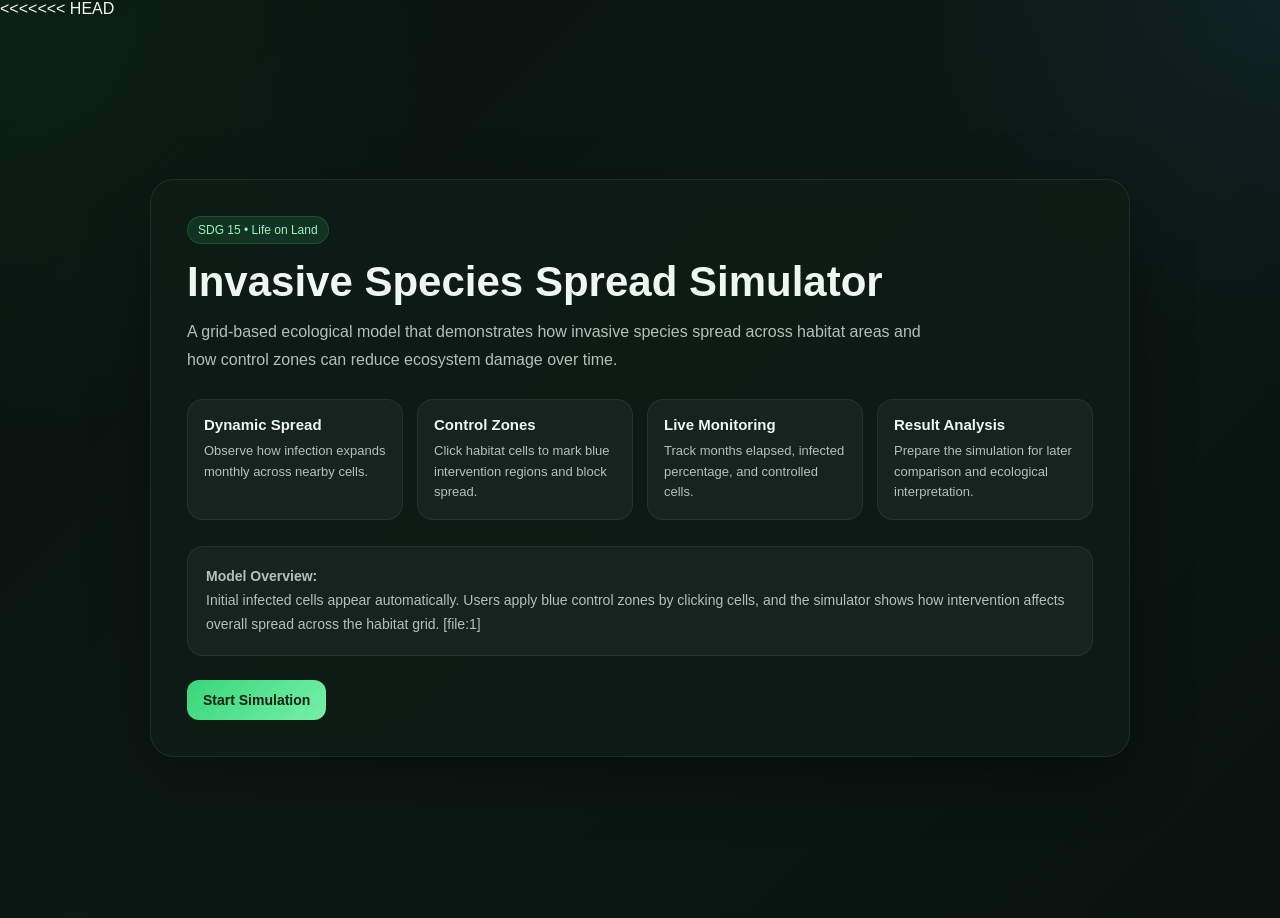
==== commit f3247490: "Updated index.html" ====
--- a/index.html
+++ b/index.html
@@ -874,974 +874,4 @@
    
   </script>
 </body>
-=======
-<!DOCTYPE html>
-<html lang="en">
-<head>
-  <meta charset="UTF-8" />
-  <meta name="viewport" content="width=device-width, initial-scale=1.0" />
-  <title>Invasive Species Spread Simulator</title>
-
-  <style>
-    :root {
-      --bg: #08130f;
-      --panel: rgba(17, 34, 28, 0.88);
-      --panel-2: rgba(22, 44, 36, 0.92);
-      --border: rgba(170, 220, 190, 0.12);
-      --text: #ecf7f0;
-      --muted: #a7b8ae;
-      --accent: #3ddc84;
-      --accent-dark: #1f8f52;
-      --danger: #ff6b57;
-      --danger-dark: #c63d2f;
-      --control: #4ea8ff;
-      --healthy-1: #1e3b2f;
-      --healthy-2: #29533f;
-      --healthy-3: #3c7055;
-      --shadow: 0 20px 50px rgba(0, 0, 0, 0.35);
-      --radius: 18px;
-      --radius-sm: 12px;
-      --cell-size: 24px;
-      --gap: 4px;
-    }
-
-    * {
-      box-sizing: border-box;
-    }
-
-    body {
-      margin: 0;
-      font-family: "Segoe UI", Arial, sans-serif;
-      color: var(--text);
-      background:
-        radial-gradient(circle at top left, rgba(61, 220, 132, 0.08), transparent 30%),
-        radial-gradient(circle at top right, rgba(78, 168, 255, 0.08), transparent 25%),
-        linear-gradient(135deg, #07100d, #0a1713 45%, #06110d 100%);
-      min-height: 100vh;
-    }
-
-    h1, h2, h3, p {
-      margin-top: 0;
-    }
-
-    button {
-      border: none;
-      border-radius: 12px;
-      padding: 12px 16px;
-      font-weight: 600;
-      cursor: pointer;
-      transition: 0.2s ease;
-      font-size: 14px;
-    }
-
-    button:hover {
-      transform: translateY(-1px);
-    }
-
-    .primary-btn {
-      background: linear-gradient(135deg, var(--accent), #68f0a4);
-      color: #082014;
-    }
-
-    .primary-btn:hover {
-      filter: brightness(1.05);
-    }
-
-    .secondary-btn {
-      background: rgba(255, 255, 255, 0.06);
-      color: var(--text);
-      border: 1px solid var(--border);
-    }
-
-    .secondary-btn:hover {
-      background: rgba(255, 255, 255, 0.1);
-    }
-
-    .danger-btn {
-      background: linear-gradient(135deg, var(--danger), #ff8d7d);
-      color: white;
-    }
-
-    .danger-btn:hover {
-      filter: brightness(1.03);
-    }
-
-    .mode-btn.active {
-      outline: 2px solid var(--accent);
-      box-shadow: 0 0 0 4px rgba(61, 220, 132, 0.12);
-    }
-
-    /* WELCOME */
-    #welcomeScreen {
-      min-height: 100vh;
-      display: flex;
-      align-items: center;
-      justify-content: center;
-      padding: 32px;
-    }
-
-    .welcomeCard {
-      width: min(980px, 100%);
-      background: rgba(13, 27, 22, 0.82);
-      border: 1px solid var(--border);
-      border-radius: 24px;
-      padding: 36px;
-      box-shadow: var(--shadow);
-      backdrop-filter: blur(10px);
-    }
-
-    .badge {
-      display: inline-block;
-      padding: 6px 10px;
-      border-radius: 999px;
-      background: rgba(61, 220, 132, 0.12);
-      color: #9ef0bf;
-      font-size: 12px;
-      letter-spacing: 0.4px;
-      margin-bottom: 16px;
-      border: 1px solid rgba(61, 220, 132, 0.18);
-    }
-
-    .welcomeCard h1 {
-      font-size: clamp(28px, 4vw, 42px);
-      margin-bottom: 12px;
-    }
-
-    .welcomeCard .subtitle {
-      color: var(--muted);
-      line-height: 1.7;
-      max-width: 780px;
-      margin-bottom: 24px;
-      font-size: 16px;
-    }
-
-    .featureGrid {
-      display: grid;
-      grid-template-columns: repeat(auto-fit, minmax(180px, 1fr));
-      gap: 14px;
-      margin: 28px 0;
-    }
-
-    .featureCard {
-      background: rgba(255,255,255,0.04);
-      border: 1px solid var(--border);
-      border-radius: 16px;
-      padding: 16px;
-    }
-
-    .featureCard h3 {
-      font-size: 15px;
-      margin-bottom: 8px;
-    }
-
-    .featureCard p {
-      color: var(--muted);
-      font-size: 13px;
-      line-height: 1.6;
-      margin: 0;
-    }
-
-    .overviewBox {
-      margin-top: 18px;
-      padding: 18px;
-      border-radius: 16px;
-      background: rgba(255,255,255,0.04);
-      border: 1px solid var(--border);
-      color: var(--muted);
-      line-height: 1.7;
-    }
-
-    .welcomeActions {
-      display: flex;
-      gap: 12px;
-      flex-wrap: wrap;
-      margin-top: 24px;
-    }
-
-    /* GAME */
-    #gameScreen {
-      display: none;
-      min-height: 100vh;
-      padding: 20px;
-    }
-
-    .appShell {
-      max-width: 1440px;
-      margin: 0 auto;
-      display: grid;
-      grid-template-columns: 280px 1fr 300px;
-      gap: 18px;
-      align-items: start;
-    }
-
-    .panel {
-      background: var(--panel);
-      border: 1px solid var(--border);
-      border-radius: var(--radius);
-      backdrop-filter: blur(10px);
-      box-shadow: var(--shadow);
-    }
-
-    .sidebar,
-    .statsPanel {
-      padding: 18px;
-    }
-
-    .mainPanel {
-      padding: 18px;
-      background: var(--panel-2);
-    }
-
-    .panelTitle {
-      font-size: 18px;
-      margin-bottom: 8px;
-    }
-
-    .panelSubtext {
-      color: var(--muted);
-      font-size: 13px;
-      line-height: 1.6;
-      margin-bottom: 18px;
-    }
-
-    .toolSection {
-      margin-bottom: 20px;
-    }
-
-    .toolSection h3 {
-      font-size: 13px;
-      text-transform: uppercase;
-      letter-spacing: 0.8px;
-      color: #b7c7be;
-      margin-bottom: 10px;
-    }
-
-    .toolGroup {
-      display: grid;
-      gap: 10px;
-    }
-
-    .toolRow {
-      display: grid;
-      grid-template-columns: 1fr 1fr;
-      gap: 10px;
-    }
-
-    .infoNote {
-      margin-top: 12px;
-      padding: 12px;
-      border-radius: 12px;
-      background: rgba(61, 220, 132, 0.06);
-      border: 1px solid rgba(61, 220, 132, 0.12);
-      color: #b7e7c8;
-      font-size: 13px;
-      line-height: 1.6;
-    }
-
-    .topHeader {
-      display: flex;
-      justify-content: space-between;
-      gap: 20px;
-      align-items: flex-start;
-      margin-bottom: 18px;
-      flex-wrap: wrap;
-    }
-
-    .projectHeading h2 {
-      margin-bottom: 8px;
-      font-size: 26px;
-    }
-
-    .projectHeading p {
-      margin: 0;
-      color: var(--muted);
-      line-height: 1.6;
-      font-size: 14px;
-      max-width: 700px;
-    }
-
-    .statusPill {
-      display: inline-flex;
-      align-items: center;
-      gap: 8px;
-      background: rgba(61, 220, 132, 0.08);
-      color: #baf4cf;
-      border: 1px solid rgba(61, 220, 132, 0.16);
-      padding: 10px 14px;
-      border-radius: 999px;
-      font-size: 13px;
-      white-space: nowrap;
-    }
-
-    .statsGrid {
-      display: grid;
-      grid-template-columns: repeat(4, 1fr);
-      gap: 12px;
-      margin-bottom: 18px;
-    }
-
-    .statCard {
-      background: rgba(255,255,255,0.05);
-      border: 1px solid var(--border);
-      border-radius: 16px;
-      padding: 16px;
-    }
-
-    .statCard p {
-      margin: 0 0 8px;
-      color: var(--muted);
-      font-size: 12px;
-      text-transform: uppercase;
-      letter-spacing: 0.6px;
-    }
-
-    .statCard h3 {
-      margin: 0;
-      font-size: 24px;
-      font-variant-numeric: tabular-nums;
-    }
-
-    .simulatorArea {
-      display: grid;
-      grid-template-columns: 1fr;
-      gap: 14px;
-    }
-
-    .gridWrap {
-      background: rgba(255,255,255,0.03);
-      border: 1px solid var(--border);
-      border-radius: 18px;
-      padding: 16px;
-      overflow: auto;
-    }
-
-    #grid {
-      display: grid;
-      grid-template-columns: repeat(20, var(--cell-size));
-      gap: var(--gap);
-      justify-content: center;
-      margin: 0 auto;
-      min-width: max-content;
-    }
-
-    .cell {
-      width: var(--cell-size);
-      height: var(--cell-size);
-      border-radius: 6px;
-      border: 1px solid rgba(255,255,255,0.05);
-      background: var(--healthy-2);
-      transition: transform 0.15s ease, box-shadow 0.2s ease, opacity 0.2s ease;
-      cursor: pointer;
-    }
-
-    .cell:hover {
-      transform: scale(1.05);
-      box-shadow: 0 0 0 1px rgba(255,255,255,0.18);
-    }
-
-    .cell.seed {
-      background: radial-gradient(circle at 35% 35%, #ff9b8a, var(--danger));
-      box-shadow: 0 0 10px rgba(255, 107, 87, 0.35);
-    }
-
-    .cell.infected {
-      background: radial-gradient(circle at 35% 35%, #ff8f70, var(--danger-dark));
-      box-shadow: 0 0 10px rgba(255, 107, 87, 0.35);
-    }
-
-    .cell.controlled {
-      background: linear-gradient(135deg, #75c2ff, #2f80ed);
-      box-shadow: 0 0 10px rgba(78, 168, 255, 0.3);
-    }
-
-    .gridFooter {
-      display: flex;
-      justify-content: space-between;
-      gap: 12px;
-      align-items: center;
-      flex-wrap: wrap;
-      margin-top: 12px;
-    }
-
-    .legend {
-      display: flex;
-      gap: 14px;
-      flex-wrap: wrap;
-      color: var(--muted);
-      font-size: 13px;
-    }
-
-    .legendItem {
-      display: flex;
-      align-items: center;
-      gap: 8px;
-    }
-
-    .legendColor {
-      width: 14px;
-      height: 14px;
-      border-radius: 4px;
-      border: 1px solid rgba(255,255,255,0.08);
-    }
-
-    .legendHealthy { background: var(--healthy-2); }
-    .legendSeed { background: var(--danger); }
-    .legendControl { background: var(--control); }
-
-    .statusBox {
-      margin-top: 12px;
-      padding: 14px;
-      border-radius: 14px;
-      background: rgba(255,255,255,0.04);
-      border: 1px solid var(--border);
-      color: var(--muted);
-      line-height: 1.6;
-      min-height: 54px;
-    }
-
-    .miniCard {
-      background: rgba(255,255,255,0.05);
-      border: 1px solid var(--border);
-      border-radius: 14px;
-      padding: 14px;
-      margin-bottom: 12px;
-    }
-
-    .miniCard h4 {
-      margin: 0 0 8px;
-      font-size: 14px;
-    }
-
-    .miniCard p {
-      margin: 0;
-      color: var(--muted);
-      line-height: 1.6;
-      font-size: 13px;
-    }
-
-    .valueList {
-      display: grid;
-      gap: 10px;
-      margin-top: 10px;
-    }
-
-    .valueRow {
-      display: flex;
-      justify-content: space-between;
-      gap: 10px;
-      padding-bottom: 8px;
-      border-bottom: 1px dashed rgba(255,255,255,0.08);
-      font-size: 14px;
-    }
-
-    .valueRow span:first-child {
-      color: var(--muted);
-    }
-
-    .highlightValue {
-      font-weight: 700;
-      font-variant-numeric: tabular-nums;
-    }
-
-    .footerHint {
-      margin-top: 8px;
-      color: var(--muted);
-      font-size: 12px;
-      line-height: 1.6;
-    }
-
-    @media (max-width: 1180px) {
-      .appShell {
-        grid-template-columns: 1fr;
-      }
-
-      .statsGrid {
-        grid-template-columns: repeat(2, 1fr);
-      }
-    }
-
-    @media (max-width: 700px) {
-      #gameScreen {
-        padding: 14px;
-      }
-
-      .welcomeCard {
-        padding: 22px;
-      }
-
-      .statsGrid {
-        grid-template-columns: 1fr;
-      }
-
-      .toolRow {
-        grid-template-columns: 1fr;
-      }
-
-      :root {
-        --cell-size: 20px;
-        --gap: 3px;
-      }
-    }
-  </style>
-</head>
-<body>
-
-  <!-- WELCOME SCREEN -->
-  <section id="welcomeScreen">
-    <div class="welcomeCard">
-      <div class="badge">SDG 15 • Life on Land</div>
-      <h1>Invasive Species Spread Simulator</h1>
-      <p class="subtitle">
-        A grid-based ecological simulation that models how invasive species spread across habitat cells
-        over time and how early intervention can help reduce ecosystem damage.
-      </p>
-
-      <div class="featureGrid">
-        <div class="featureCard">
-          <h3>20×20 Habitat Grid</h3>
-          <p>Visual simulation space for spread, protection, and ecological monitoring.</p>
-        </div>
-        <div class="featureCard">
-          <h3>Seed Placement</h3>
-          <p>Place one or more invasive species origin points before simulation begins.</p>
-        </div>
-        <div class="featureCard">
-          <h3>Control Zones</h3>
-          <p>Apply intervention cells to block or slow the spread into nearby areas.</p>
-        </div>
-        <div class="featureCard">
-          <h3>Monthly Progress</h3>
-          <p>Observe infestation level, elapsed time, and final spread outcome.</p>
-        </div>
-      </div>
-
-      <div class="overviewBox">
-        <strong>Model Overview:</strong><br />
-        This simulator demonstrates probabilistic spread in a habitat grid. Users can place invasive
-        seed cells and defensive control zones, then observe monthly spread behavior and infestation percentage.
-      </div>
-
-      <div class="welcomeActions">
-        <button class="primary-btn" onclick="startGame()">Start Simulator</button>
-      </div>
-    </div>
-  </section>
-
-  <!-- GAME SCREEN -->
-  <section id="gameScreen">
-    <div class="appShell">
-
-      <!-- LEFT PANEL -->
-      <aside class="panel sidebar">
-        <h2 class="panelTitle">Control Panel</h2>
-        <p class="panelSubtext">
-          Set the placement mode, prepare the habitat grid, then start the monthly spread simulation.
-        </p>
-
-        <div class="toolSection">
-          <h3>Placement Mode</h3>
-          <div class="toolGroup">
-            <button id="seedModeBtn" class="secondary-btn mode-btn active" onclick="setMode('seed')">
-              Seed Mode
-            </button>
-            <button id="controlModeBtn" class="secondary-btn mode-btn" onclick="setMode('control')">
-              Control Mode
-            </button>
-            <button id="eraseModeBtn" class="secondary-btn mode-btn" onclick="setMode('erase')">
-              Erase Mode
-            </button>
-          </div>
-        </div>
-
-        <div class="toolSection">
-          <h3>Simulation Actions</h3>
-          <div class="toolGroup">
-            <button class="primary-btn" onclick="beginSimulation()">Start Simulation</button>
-            <button class="secondary-btn" onclick="pauseSimulation()">Pause Simulation</button>
-            <button class="danger-btn" onclick="resetSimulation()">Reset Grid</button>
-          </div>
-        </div>
-
-        <div class="toolSection">
-          <h3>Simulation Speed</h3>
-          <div class="toolRow">
-            <button class="secondary-btn" onclick="setSpeed('slow')">Slow</button>
-            <button class="secondary-btn" onclick="setSpeed('normal')">Normal</button>
-          </div>
-          <div class="toolRow">
-            <button class="secondary-btn" onclick="setSpeed('fast')">Fast</button>
-            <button class="secondary-btn" onclick="goBack()">Back</button>
-          </div>
-        </div>
-
-        <div class="infoNote">
-          <strong>How to use:</strong><br />
-          1. Place seed cells.<br />
-          2. Add control zones.<br />
-          3. Start simulation.<br />
-          4. Observe infected percentage month by month.
-        </div>
-      </aside>
-
-      <!-- CENTER PANEL -->
-      <main class="panel mainPanel">
-        <div class="topHeader">
-          <div class="projectHeading">
-            <h2>Ecological Simulation Dashboard</h2>
-            <p>
-              This interface models adjacent-cell spread across a habitat grid. Intervention cells act as barriers,
-              allowing users to explore how containment strategies affect final infestation.
-            </p>
-          </div>
-          <div class="statusPill" id="runStatus">Ready for setup</div>
-        </div>
-
-        <div class="statsGrid">
-          <div class="statCard">
-            <p>Infested Area</p>
-            <h3 id="stats">0%</h3>
-          </div>
-          <div class="statCard">
-            <p>Months Elapsed</p>
-            <h3 id="monthDisplay">0</h3>
-          </div>
-          <div class="statCard">
-            <p>Seed Cells</p>
-            <h3 id="seedCount">0</h3>
-          </div>
-          <div class="statCard">
-            <p>Control Cells</p>
-            <h3 id="controlCount">0</h3>
-          </div>
-        </div>
-
-        <div class="simulatorArea">
-          <div class="gridWrap">
-            <div id="grid"></div>
-
-            <div class="gridFooter">
-              <div class="legend">
-                <div class="legendItem">
-                  <span class="legendColor legendHealthy"></span>
-                  <span>Habitat Cell</span>
-                </div>
-                <div class="legendItem">
-                  <span class="legendColor legendSeed"></span>
-                  <span>Seed / Infected</span>
-                </div>
-                <div class="legendItem">
-                  <span class="legendColor legendControl"></span>
-                  <span>Control Zone</span>
-                </div>
-              </div>
-            </div>
-
-            <div class="statusBox" id="endMessage">
-              Place one or more seed cells to define the initial invasion source.
-            </div>
-          </div>
-        </div>
-      </main>
-
-      <!-- RIGHT PANEL -->
-      <aside class="panel statsPanel">
-        <h2 class="panelTitle">Simulation Insights</h2>
-        <p class="panelSubtext">
-          Use this panel to monitor the current grid state and intervention effect.
-        </p>
-
-        <div class="miniCard">
-          <h4>Current Mode</h4>
-          <p id="currentModeLabel">Seed placement is active.</p>
-        </div>
-
-        <div class="miniCard">
-          <h4>Live Summary</h4>
-          <div class="valueList">
-            <div class="valueRow">
-              <span>Total Cells</span>
-              <span class="highlightValue">400</span>
-            </div>
-            <div class="valueRow">
-              <span>Grid Size</span>
-              <span class="highlightValue">20 × 20</span>
-            </div>
-            <div class="valueRow">
-              <span>Spread Pattern</span>
-              <span class="highlightValue">4-Neighbour</span>
-            </div>
-            <div class="valueRow">
-              <span>Simulation State</span>
-              <span class="highlightValue" id="stateLabel">Setup</span>
-            </div>
-          </div>
-        </div>
-
-        <div class="miniCard">
-          <h4>Project Note</h4>
-          <p>
-            This interface is designed for an academic demonstration of invasive species spread,
-            intervention barriers, and infestation monitoring in a habitat grid.
-          </p>
-        </div>
-
-        <p class="footerHint">
-          Tip: Place several seed cells in different regions to study faster spread patterns.
-        </p>
-      </aside>
-
-    </div>
-  </section>
-
-  <script>
-    const size = 20;
-    let cells = [];
-    let interval = null;
-    let spreadSpeed = 2200;
-    let spreadChance = 0.22;
-    let time = 0;
-    let currentMode = "seed";
-    let simulationStarted = false;
-    let infectionHistory = [];
-
-    function startGame() {
-      document.getElementById("welcomeScreen").style.display = "none";
-      document.getElementById("gameScreen").style.display = "block";
-      createGrid();
-      updateStats();
-    }
-
-    function createGrid() {
-  const grid = document.getElementById("grid");
-  grid.innerHTML = "";
-  cells = [];
-
-  for (let i = 0; i < size * size; i++) {
-    const cell = document.createElement("div");
-    cell.className = "cell";
-    cell.dataset.index = i;
-
-    if (Math.random() < 0.1) {
-      cell.classList.add("infected");
-    }
-
-    cell.addEventListener("click", () => {
-      if (!canClick) return;
-
-      if (cell.classList.contains("infected")) {
-        return;
-      }
-
-      cell.classList.toggle("controlled");
-      updateStats();
-    });
-
-    grid.appendChild(cell);
-    cells.push(cell);
-  }
-
-  updateStats();
-}
-    
-
-    function handleCellClick(cell) {
-      if (simulationStarted) return;
-
-      if (currentMode === "seed") {
-        cell.classList.remove("controlled");
-        cell.classList.add("infected", "seed");
-      } else if (currentMode === "control") {
-        cell.classList.remove("infected", "seed");
-        cell.classList.add("controlled");
-      } else if (currentMode === "erase") {
-        cell.classList.remove("infected", "seed", "controlled");
-      }
-
-      updateStats();
-    }
-
-    function setMode(mode) {
-      currentMode = mode;
-
-      document.querySelectorAll(".mode-btn").forEach(btn => btn.classList.remove("active"));
-
-      if (mode === "seed") {
-        document.getElementById("seedModeBtn").classList.add("active");
-        document.getElementById("currentModeLabel").innerText = "Seed placement is active.";
-      } else if (mode === "control") {
-        document.getElementById("controlModeBtn").classList.add("active");
-        document.getElementById("currentModeLabel").innerText = "Control zone placement is active.";
-      } else {
-        document.getElementById("eraseModeBtn").classList.add("active");
-        document.getElementById("currentModeLabel").innerText = "Erase mode is active.";
-      }
-    }
-
-    function beginSimulation() {
-      if (interval) return;
-
-      const infectedNow = cells.filter(cell => cell.classList.contains("infected")).length;
-
-      if (infectedNow === 0) {
-        document.getElementById("endMessage").innerText =
-          "Please place at least one seed cell before starting the simulation.";
-        return;
-      }
-
-      simulationStarted = true;
-      time = 0;
-      infectionHistory = [];
-
-      document.getElementById("monthDisplay").innerText = "0";
-      document.getElementById("runStatus").innerText = "Simulation running";
-      document.getElementById("stateLabel").innerText = "Running";
-      document.getElementById("endMessage").innerText =
-        "Simulation started. Spread is being evaluated month by month.";
-
-      interval = setInterval(spreadInfection, spreadSpeed);
-    }
-
-    function pauseSimulation() {
-      if (interval) {
-        clearInterval(interval);
-        interval = null;
-        document.getElementById("runStatus").innerText = "Simulation paused";
-        document.getElementById("stateLabel").innerText = "Paused";
-        document.getElementById("endMessage").innerText =
-          "Simulation paused. You can resume by pressing Start Simulation.";
-      }
-    }
-
-    function spreadInfection() {
-      time++;
-      document.getElementById("monthDisplay").innerText = time;
-
-      const newInfected = [];
-
-      cells.forEach((cell, index) => {
-        if (cell.classList.contains("infected")) {
-          const neighbors = getNeighbors(index);
-
-          neighbors.forEach(n => {
-            const neighborCell = cells[n];
-            if (
-              neighborCell &&
-              !neighborCell.classList.contains("infected") &&
-              !neighborCell.classList.contains("controlled")
-            ) {
-              if (Math.random() < spreadChance) {
-                newInfected.push(neighborCell);
-              }
-            }
-          });
-        }
-      });
-
-      newInfected.forEach(cell => {
-        cell.classList.add("infected");
-        cell.classList.remove("seed");
-      });
-
-      updateStats();
-
-      const infectedCount = cells.filter(c => c.classList.contains("infected")).length;
-      const infectedPercent = Math.round((infectedCount / cells.length) * 100);
-      infectionHistory.push(infectedPercent);
-
-      if (newInfected.length === 0 || infectedCount === cells.length) {
-        endSimulation();
-      }
-    }
-
-    function getNeighbors(index) {
-      const row = Math.floor(index / size);
-      const col = index % size;
-      const neighbors = [];
-
-      if (col > 0) neighbors.push(index - 1);
-      if (col < size - 1) neighbors.push(index + 1);
-      if (row > 0) neighbors.push(index - size);
-      if (row < size - 1) neighbors.push(index + size);
-
-      return neighbors;
-    }
-
-    function endSimulation() {
-      clearInterval(interval);
-      interval = null;
-      simulationStarted = false;
-
-      const infectedCount = cells.filter(c => c.classList.contains("infected")).length;
-      const infectedPercent = Math.round((infectedCount / cells.length) * 100);
-
-      document.getElementById("runStatus").innerText = "Simulation complete";
-      document.getElementById("stateLabel").innerText = "Complete";
-      document.getElementById("endMessage").innerText =
-        `Simulation complete. Final infestation reached ${infectedPercent}% after ${time} months.`;
-    }
-
-    function updateStats() {
-      const infectedCount = cells.filter(c => c.classList.contains("infected")).length;
-      const seedCount = cells.filter(c => c.classList.contains("seed")).length;
-      const controlCount = cells.filter(c => c.classList.contains("controlled")).length;
-      const infectedPercent = cells.length
-        ? Math.round((infectedCount / cells.length) * 100)
-        : 0;
-
-      document.getElementById("stats").innerText = infectedPercent + "%";
-      document.getElementById("seedCount").innerText = seedCount;
-      document.getElementById("controlCount").innerText = controlCount;
-    }
-
-    function resetSimulation() {
-      clearInterval(interval);
-      interval = null;
-      time = 0;
-      simulationStarted = false;
-      infectionHistory = [];
-
-      document.getElementById("monthDisplay").innerText = "0";
-      document.getElementById("stats").innerText = "0%";
-      document.getElementById("seedCount").innerText = "0";
-      document.getElementById("controlCount").innerText = "0";
-      document.getElementById("runStatus").innerText = "Ready for setup";
-      document.getElementById("stateLabel").innerText = "Setup";
-      document.getElementById("endMessage").innerText =
-        "Grid reset complete. Place seed cells to begin a new scenario.";
-
-      createGrid();
-      setMode("seed");
-    }
-
-    function setSpeed(type) {
-      if (type === "fast") {
-        spreadSpeed = 900;
-        spreadChance = 0.28;
-      } else if (type === "normal") {
-        spreadSpeed = 2200;
-        spreadChance = 0.22;
-      } else {
-        spreadSpeed = 3200;
-        spreadChance = 0.16;
-      }
-
-      if (interval) {
-        clearInterval(interval);
-        interval = setInterval(spreadInfection, spreadSpeed);
-      }
-
-      document.getElementById("endMessage").innerText =
-        `Speed set to ${type}. Spread timing and probability were updated.`;
-    }
-
-    function goBack() {
-      clearInterval(interval);
-      interval = null;
-      simulationStarted = false;
-      document.getElementById("gameScreen").style.display = "none";
-      document.getElementById("welcomeScreen").style.display = "flex";
-    }
-  </script>
-</body>
->>>>>>> 242a1547b18b25223f18e15ad14d2883826a8ade
-</html>+
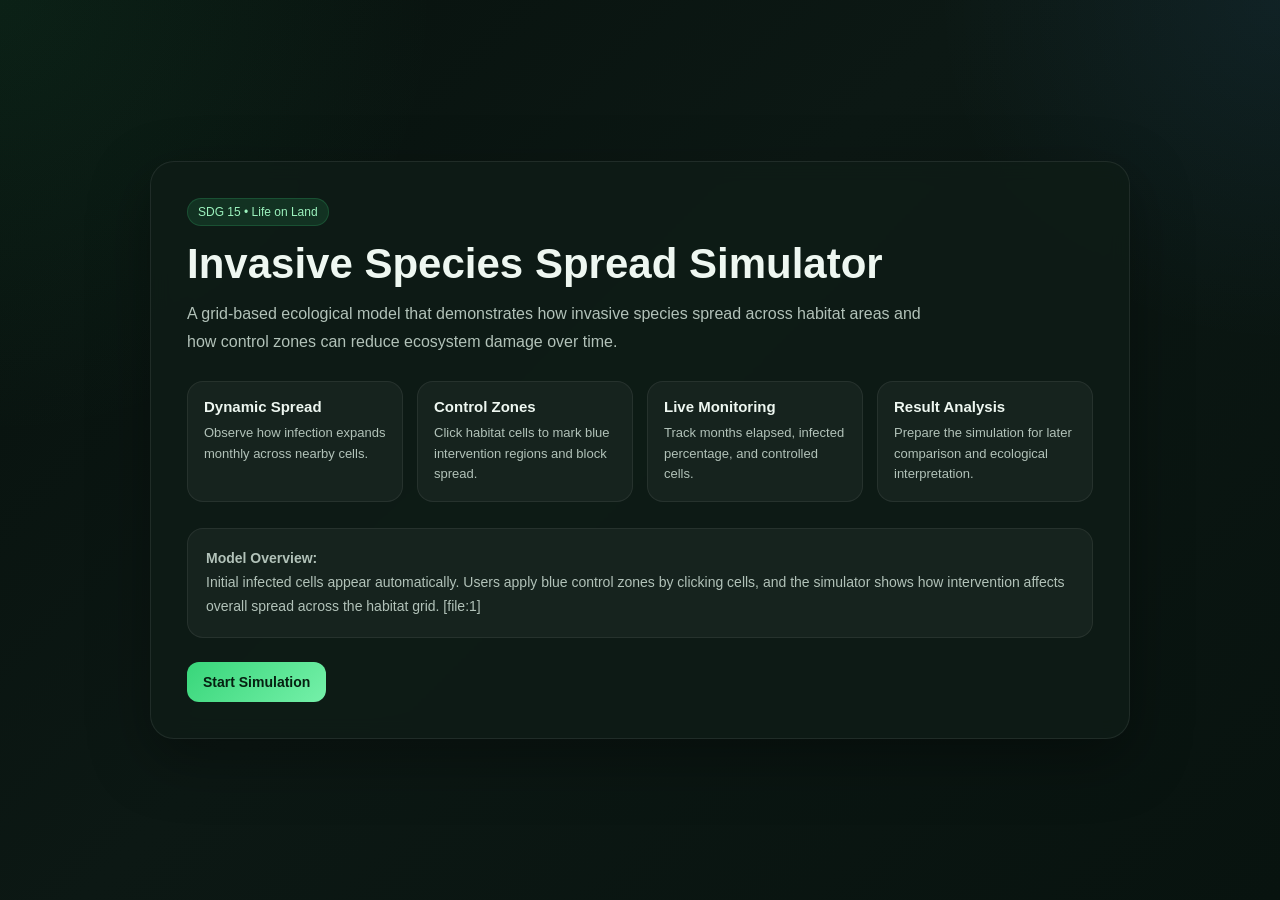
==== commit 6fe6e3fd: "Updated result.html" ====
--- a/index.html
+++ b/index.html
@@ -1,4 +1,4 @@
-<<<<<<< HEAD
+
 <!DOCTYPE html>
 <html lang="en">
 <head>
@@ -457,6 +457,10 @@
       .welcomeCard {
         padding: 22px;
       }
+    }
+        #liveChart {
+      display: block;
+      border: 1px solid rgba(255,255,255,0.07);
     }
   </style>
 </head>
@@ -623,14 +627,21 @@
           </div>
         </div>
 
+               <div class="miniCard">
+          <h4>Live Infection Trend</h4>
+          <canvas id="liveChart" width="240" height="140" style="width:100%; background: rgba(255,255,255,0.03); border-radius: 12px; margin-top: 8px;"></canvas>
+          <p style="margin-top:10px;">
+            Real-time infected area growth across simulation months.
+          </p>
+        </div>
+
         <div class="miniCard">
           <h4>Project Note</h4>
           <p>
             This simplified simulator focuses on intervention barriers and infected-area monitoring, both of
-            which are core expected features of the project brief. [file:1]
+            which are core expected features of the project brief.
           </p>
         </div>
-
         <p class="footerHint">
           Tip: Place blue cells near red clusters early to improve containment.
         </p>
@@ -650,6 +661,72 @@
     let spreadChance = 0.20;
     let gameEnded = false;
     let size = 10;
+        function drawLiveChart() {
+      const canvas = document.getElementById("liveChart");
+      if (!canvas) return;
+
+      const ctx = canvas.getContext("2d");
+      const w = canvas.width;
+      const h = canvas.height;
+
+      ctx.clearRect(0, 0, w, h);
+
+      ctx.strokeStyle = "rgba(255,255,255,0.10)";
+      ctx.lineWidth = 1;
+
+      for (let i = 0; i <= 4; i++) {
+        const y = 20 + (i * (h - 40)) / 4;
+        ctx.beginPath();
+        ctx.moveTo(30, y);
+        ctx.lineTo(w - 10, y);
+        ctx.stroke();
+      }
+
+      ctx.beginPath();
+      ctx.moveTo(30, 10);
+      ctx.lineTo(30, h - 20);
+      ctx.lineTo(w - 10, h - 20);
+      ctx.strokeStyle = "rgba(255,255,255,0.18)";
+      ctx.stroke();
+
+      if (infectionHistory.length === 0) {
+        ctx.fillStyle = "rgba(180, 210, 190, 0.7)";
+        ctx.font = "12px Segoe UI";
+        ctx.fillText("No live data yet", 70, h / 2);
+        return;
+      }
+
+      const maxPoints = Math.max(infectionHistory.length - 1, 1);
+      ctx.beginPath();
+
+      infectionHistory.forEach((value, index) => {
+        const x = 30 + ((w - 45) * index) / maxPoints;
+        const y = (h - 20) - ((h - 40) * value) / 100;
+
+        if (index === 0) ctx.moveTo(x, y);
+        else ctx.lineTo(x, y);
+      });
+
+      ctx.strokeStyle = "#75f0a9";
+      ctx.lineWidth = 3;
+      ctx.stroke();
+
+      infectionHistory.forEach((value, index) => {
+        const x = 30 + ((w - 45) * index) / maxPoints;
+        const y = (h - 20) - ((h - 40) * value) / 100;
+
+        ctx.beginPath();
+        ctx.arc(x, y, 3, 0, Math.PI * 2);
+        ctx.fillStyle = "#9cf2be";
+        ctx.fill();
+      });
+
+      ctx.fillStyle = "#b8c8bf";
+      ctx.font = "11px Segoe UI";
+      ctx.fillText("100%", 2, 18);
+      ctx.fillText("0%", 10, h - 18);
+      ctx.fillText("Month", w - 50, h - 4);
+    }
 
     function startGame() {
       document.getElementById("welcomeScreen").style.display = "none";
@@ -696,6 +773,7 @@
           }
 
           updateStats();
+                drawLiveChart();
         });
 
         grid.appendChild(cell);
@@ -716,7 +794,7 @@
       gameEnded = false;
       canClick = true;
       infectionHistory = [];
-
+      drawLiveChart();
       document.getElementById("monthDisplay").innerText = "0";
       document.getElementById("runStatus").innerText = "Running";
       document.getElementById("stateLabel").innerText = "Running";
@@ -784,6 +862,7 @@
       let infected = cells.filter(c => c.classList.contains("infected")).length;
       let percent = Math.round((infected / cells.length) * 100);
       infectionHistory.push(percent);
+            drawLiveChart();
 
       let canSpread = cells.some((cell, index) => {
         if (cell.classList.contains("infected")) {
@@ -832,6 +911,7 @@
       gameEnded = false;
       canClick = true;
       infectionHistory = [];
+            drawLiveChart();
 
       document.getElementById("monthDisplay").innerText = "0";
       document.getElementById("stats").innerText = "0%";
@@ -846,14 +926,14 @@
 
     function setSpeed(type) {
       if (type === "fast") {
-        spreadSpeed = 1200;
-        spreadChance = 0.20;
+        spreadSpeed = 1500;
+        spreadChance = 0.15;
       } else if (type === "normal") {
-        spreadSpeed = 2000;
-        spreadChance = 0.20;
+        spreadSpeed = 2500;
+        spreadChance = 0.1;
       } else {
-        spreadSpeed = 3200;
-        spreadChance = 0.20;
+        spreadSpeed = 3500;
+        spreadChance = 0.05;
       }
 
       if (interval) {
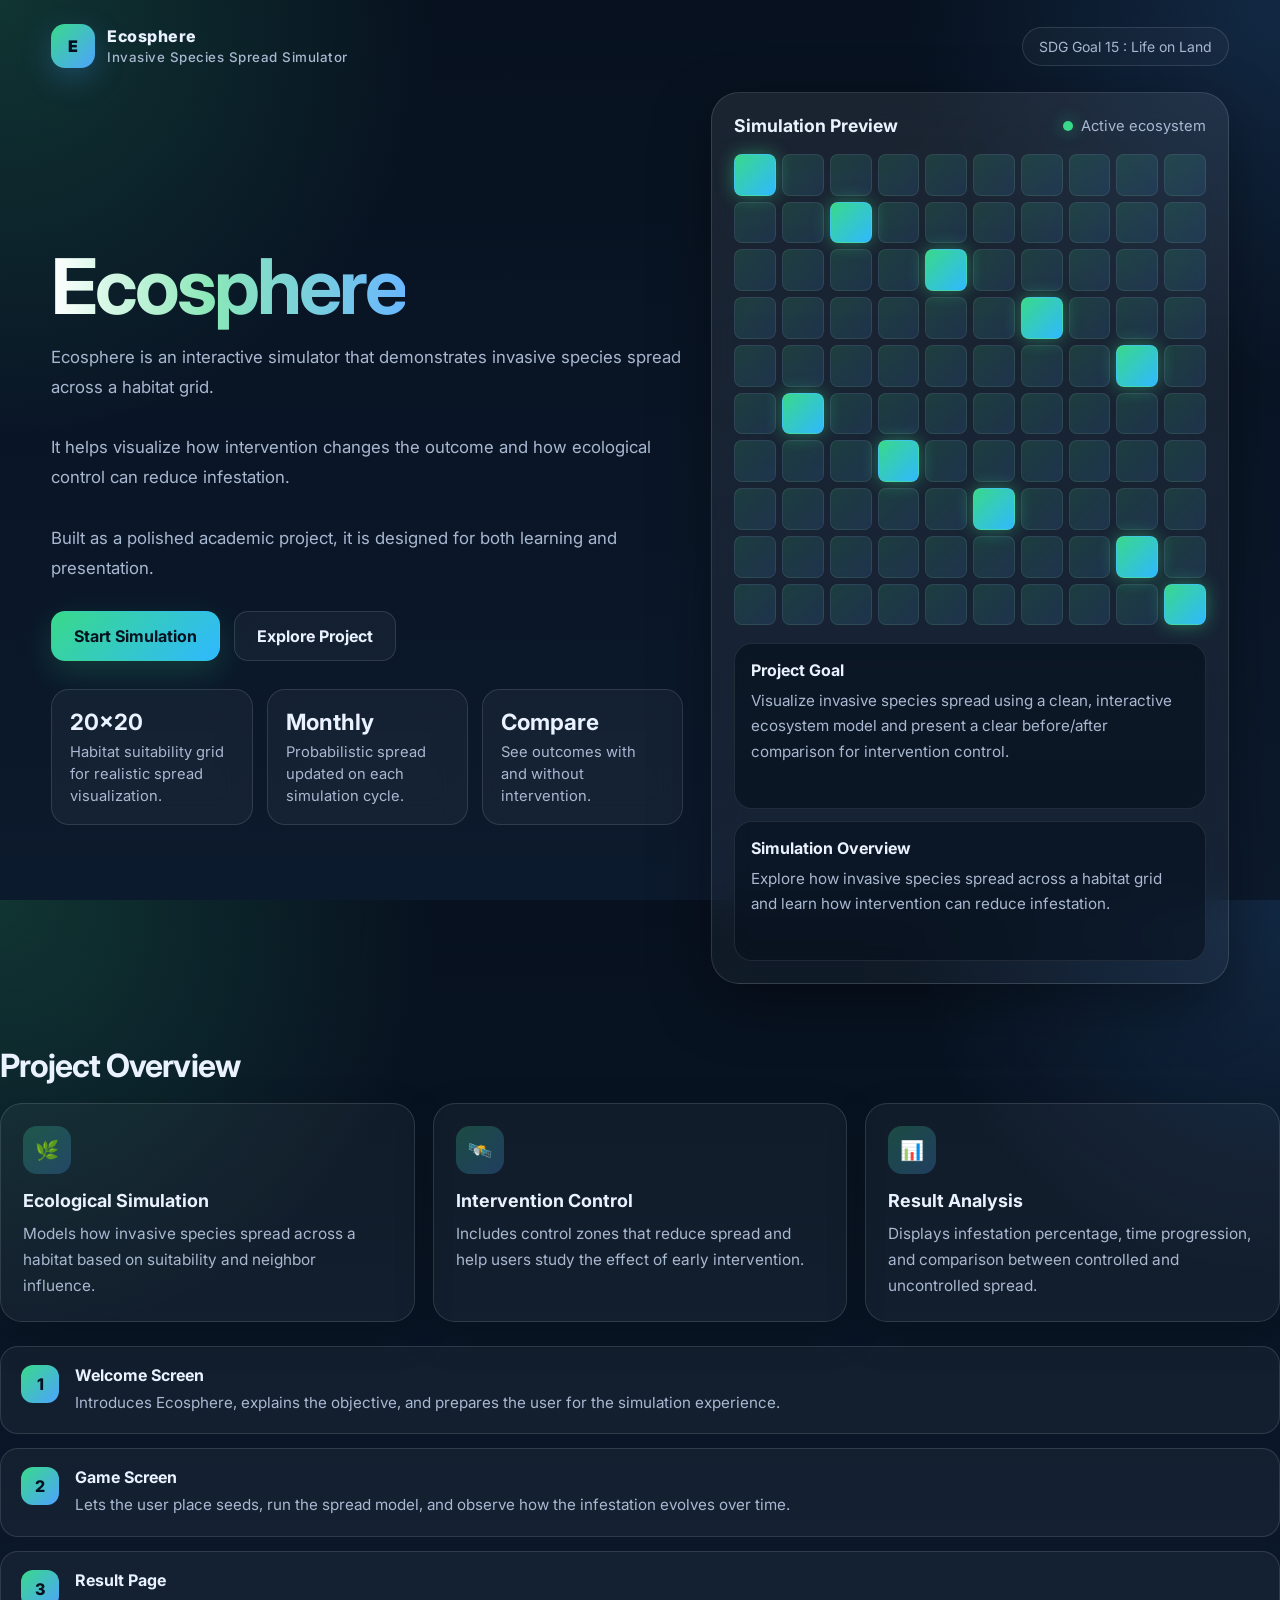
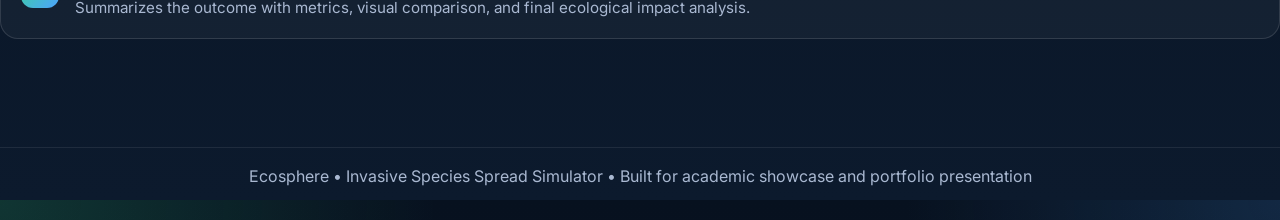
==== commit b9fab54a: "Updated index.html" ====
--- a/index.html
+++ b/index.html
@@ -1,957 +1,506 @@
-
 <!DOCTYPE html>
 <html lang="en">
 <head>
   <meta charset="UTF-8" />
   <meta name="viewport" content="width=device-width, initial-scale=1.0" />
-  <title>Invasive Species Simulator</title>
+  <title>Ecosphere | Invasive Species Spread Simulator</title>
+  <link rel="preconnect" href="https://fonts.googleapis.com">
+  <link rel="preconnect" href="https://fonts.gstatic.com" crossorigin>
+  <link href="https://fonts.googleapis.com/css2?family=Inter:wght@400;500;600;700;800&display=swap" rel="stylesheet">
   <style>
+    :root {
+      --bg: #07111f;
+      --bg2: #0c1a2d;
+      --card: rgba(255,255,255,0.06);
+      --card2: rgba(255,255,255,0.1);
+      --text: #eaf2ff;
+      --muted: #a9b8d1;
+      --accent: #39d98a;
+      --accent2: #4da3ff;
+      --border: rgba(255,255,255,0.12);
+      --shadow: 0 20px 60px rgba(0,0,0,0.35);
+      --radius: 22px;
+    }
+
     * {
       box-sizing: border-box;
+      margin: 0;
+      padding: 0;
+    }
+
+    html, body {
+      height: 100%;
+      font-family: 'Inter', sans-serif;
+      background:
+        radial-gradient(circle at top left, rgba(57, 217, 138, 0.18), transparent 28%),
+        radial-gradient(circle at top right, rgba(77, 163, 255, 0.16), transparent 24%),
+        linear-gradient(180deg, var(--bg), var(--bg2));
+      color: var(--text);
     }
 
     body {
-      margin: 0;
-      font-family: "Segoe UI", sans-serif;
-      background:
-        radial-gradient(circle at top left, rgba(61, 220, 132, 0.08), transparent 28%),
-        radial-gradient(circle at top right, rgba(78, 168, 255, 0.08), transparent 22%),
-        linear-gradient(135deg, #07110d, #0c1814 45%, #08130f 100%);
-      color: #eef7f1;
       min-height: 100vh;
-    }
-
-    h1, h2, h3, p {
-      margin-top: 0;
-    }
-
-    button {
-      border: none;
-      border-radius: 12px;
-      padding: 12px 16px;
-      cursor: pointer;
-      font-weight: 600;
-      font-size: 14px;
-      transition: 0.2s ease;
-    }
-
-    button:hover {
-      transform: translateY(-1px);
-    }
-
-    .primary-btn {
-      background: linear-gradient(135deg, #38d67a, #75f0a9);
-      color: #062011;
-    }
-
-    .secondary-btn {
-      background: rgba(255,255,255,0.06);
-      color: #eef7f1;
-      border: 1px solid rgba(255,255,255,0.08);
-    }
-
-    .danger-btn {
-      background: linear-gradient(135deg, #ff6b57, #ff9687);
-      color: white;
-    }
-
-    #welcomeScreen {
-      min-height: 100vh;
-      display: flex;
-      justify-content: center;
-      align-items: center;
-      padding: 28px;
-    }
-
-    .welcomeCard {
-      width: min(980px, 100%);
-      background: rgba(14, 28, 22, 0.88);
-      border: 1px solid rgba(255,255,255,0.08);
-      border-radius: 24px;
-      padding: 36px;
-      box-shadow: 0 20px 60px rgba(0,0,0,0.35);
-      backdrop-filter: blur(10px);
-    }
-
-    .badge {
-      display: inline-block;
-      padding: 6px 10px;
-      border-radius: 999px;
-      background: rgba(61, 220, 132, 0.12);
-      color: #9cf2be;
-      border: 1px solid rgba(61, 220, 132, 0.18);
-      font-size: 12px;
-      margin-bottom: 14px;
-    }
-
-    .welcomeCard h1 {
-      font-size: clamp(30px, 4vw, 42px);
-      margin-bottom: 12px;
-    }
-
-    .welcomeCard .subtitle {
-      color: #b2c2b9;
-      line-height: 1.7;
-      max-width: 760px;
-      font-size: 16px;
-      margin-bottom: 26px;
-    }
-
-    .featureGrid {
-      display: grid;
-      grid-template-columns: repeat(auto-fit, minmax(180px, 1fr));
-      gap: 14px;
-      margin: 26px 0;
-    }
-
-    .featureCard {
-      background: rgba(255,255,255,0.04);
-      border: 1px solid rgba(255,255,255,0.07);
-      border-radius: 16px;
-      padding: 16px;
-    }
-
-    .featureCard h3 {
-      font-size: 15px;
-      margin-bottom: 8px;
-    }
-
-    .featureCard p {
-      margin: 0;
-      font-size: 13px;
-      color: #b2c2b9;
-      line-height: 1.6;
-    }
-
-    .infoBox {
-      margin-top: 16px;
-      background: rgba(255,255,255,0.04);
-      border: 1px solid rgba(255,255,255,0.07);
-      border-radius: 16px;
-      padding: 18px;
-      color: #b2c2b9;
-      line-height: 1.7;
-      font-size: 14px;
-    }
-
-    .welcomeActions {
-      margin-top: 24px;
-      display: flex;
-      gap: 12px;
-      flex-wrap: wrap;
-    }
-
-    #gameScreen {
-      display: none;
-      min-height: 100vh;
-      padding: 18px;
-    }
-
-    .appShell {
-      max-width: 1400px;
-      margin: auto;
-      display: grid;
-      grid-template-columns: 270px 1fr 280px;
-      gap: 18px;
-      align-items: start;
-    }
-
-    .panel {
-      background: rgba(14, 28, 22, 0.88);
-      border: 1px solid rgba(255,255,255,0.08);
-      border-radius: 20px;
-      box-shadow: 0 20px 50px rgba(0,0,0,0.28);
-      backdrop-filter: blur(10px);
-    }
-
-    .sidebar,
-    .rightPanel {
-      padding: 18px;
-    }
-
-    .mainPanel {
-      padding: 18px;
-      background: rgba(18, 35, 28, 0.92);
-    }
-
-    .panelTitle {
-      font-size: 18px;
-      margin-bottom: 8px;
-    }
-
-    .panelText {
-      color: #a9bbb1;
-      font-size: 13px;
-      line-height: 1.6;
-      margin-bottom: 18px;
-    }
-
-    .sectionTitle {
-      font-size: 13px;
-      text-transform: uppercase;
-      letter-spacing: 0.8px;
-      color: #b8c8bf;
-      margin: 0 0 10px;
-    }
-
-    .buttonGroup {
-      display: grid;
-      gap: 10px;
-      margin-bottom: 18px;
-    }
-
-    .smallGrid {
-      display: grid;
-      grid-template-columns: 1fr 1fr;
-      gap: 10px;
-    }
-
-    .noteBox {
-      background: rgba(61, 220, 132, 0.06);
-      border: 1px solid rgba(61, 220, 132, 0.12);
-      color: #bdeecd;
-      border-radius: 14px;
-      padding: 14px;
-      line-height: 1.6;
-      font-size: 13px;
-    }
-
-    .topHeader {
+      overflow-x: hidden;
+    }
+
+    .container {
+      width: min(1180px, 92%);
+      margin: 0 auto;
+    }
+
+    .nav {
       display: flex;
       justify-content: space-between;
-      gap: 16px;
+      align-items: center;
+      padding: 24px 0;
+    }
+
+    .brand {
+      display: flex;
+      align-items: center;
+      gap: 12px;
+      font-weight: 800;
+      letter-spacing: 0.5px;
+    }
+
+    .brand-mark {
+      width: 44px;
+      height: 44px;
+      border-radius: 14px;
+      background: linear-gradient(135deg, var(--accent), var(--accent2));
+      box-shadow: 0 10px 30px rgba(77, 163, 255, 0.25);
+      display: grid;
+      place-items: center;
+      color: #03111f;
+      font-weight: 900;
+    }
+
+    .nav-pill {
+      padding: 10px 16px;
+      border: 1px solid var(--border);
+      border-radius: 999px;
+      color: var(--muted);
+      background: rgba(255,255,255,0.03);
+      backdrop-filter: blur(10px);
+      font-size: 14px;
+    }
+
+    .hero {
+      display: grid;
+      grid-template-columns: 1.1fr 0.9fr;
+      gap: 28px;
+      align-items: center;
+      min-height: calc(100vh - 96px);
+      padding-bottom: 36px;
+    }
+
+    .hero h1 {
+      font-size: clamp(3rem, 6vw, 5.6rem);
+      line-height: 0.95;
+      margin-bottom: 18px;
+      letter-spacing: -0.04em;
+    }
+
+    .gradient-text {
+      background: linear-gradient(90deg, #ffffff, #8be8b8 45%, #69b7ff 100%);
+      -webkit-background-clip: text;
+      background-clip: text;
+      color: transparent;
+    }
+
+    .hero p {
+      color: var(--muted);
+      font-size: 1.05rem;
+      line-height: 1.8;
+      max-width: 640px;
+      margin-bottom: 28px;
+    }
+
+    .buttons {
+      display: flex;
       flex-wrap: wrap;
-      align-items: flex-start;
-      margin-bottom: 18px;
-    }
-
-    .headingBlock h2 {
-      font-size: 25px;
-      margin-bottom: 8px;
-    }
-
-    .headingBlock p {
-      margin: 0;
-      color: #a9bbb1;
-      line-height: 1.6;
-      font-size: 14px;
-      max-width: 720px;
-    }
-
-    .statusPill {
+      gap: 14px;
+      margin-bottom: 28px;
+    }
+
+    .btn {
       display: inline-flex;
       align-items: center;
-      padding: 10px 14px;
-      border-radius: 999px;
-      background: rgba(61, 220, 132, 0.08);
-      border: 1px solid rgba(61, 220, 132, 0.16);
-      color: #bdf4d0;
-      font-size: 13px;
-      white-space: nowrap;
-    }
-
-    .statsGrid {
-      display: grid;
-      grid-template-columns: repeat(4, 1fr);
-      gap: 12px;
-      margin-bottom: 18px;
-    }
-
-    .statCard {
-      background: rgba(255,255,255,0.05);
-      border: 1px solid rgba(255,255,255,0.07);
-      border-radius: 16px;
-      padding: 16px;
-    }
-
-    .statCard p {
-      margin: 0 0 8px;
-      color: #a9bbb1;
-      font-size: 12px;
-      text-transform: uppercase;
-      letter-spacing: 0.6px;
-    }
-
-    .statCard h3 {
-      margin: 0;
-      font-size: 24px;
-      font-variant-numeric: tabular-nums;
-    }
-
-    .gridWrap {
-      background: rgba(255,255,255,0.03);
-      border: 1px solid rgba(255,255,255,0.07);
+      justify-content: center;
+      gap: 10px;
+      padding: 14px 22px;
+      border-radius: 14px;
+      text-decoration: none;
+      font-weight: 700;
+      transition: 0.25s ease;
+      border: 1px solid transparent;
+    }
+
+    .btn-primary {
+      background: linear-gradient(135deg, var(--accent), #2fb9ff);
+      color: #04111f;
+      box-shadow: 0 12px 32px rgba(57, 217, 138, 0.18);
+    }
+
+    .btn-secondary {
+      background: rgba(255,255,255,0.04);
+      color: var(--text);
+      border-color: var(--border);
+    }
+
+    .btn:hover {
+      transform: translateY(-2px);
+    }
+
+    .stats {
+      display: grid;
+      grid-template-columns: repeat(3, 1fr);
+      gap: 14px;
+      margin-top: 24px;
+    }
+
+    .stat {
+      padding: 18px;
+      border: 1px solid var(--border);
       border-radius: 18px;
-      padding: 16px;
-      overflow: auto;
-    }
-
-    #grid {
-      display: grid;
-      grid-template-columns: repeat(10, 42px);
-      gap: 8px;
-      justify-content: center;
-      margin: 0 auto;
-      min-width: max-content;
-    }
-
-    .cell {
-      width: 42px;
-      height: 42px;
-      border-radius: 8px;
-      background: linear-gradient(135deg, rgba(47, 100, 71, 0.95), rgba(31, 68, 48, 0.95));
-      border: 1px solid rgba(255,255,255,0.05);
-      transition: transform 0.18s ease, box-shadow 0.18s ease;
-      cursor: pointer;
-    }
-
-    .cell:hover {
-      transform: scale(1.05);
-      box-shadow: 0 0 0 1px rgba(255,255,255,0.16);
-    }
-
-    .infected {
-      background: radial-gradient(circle at 30% 30%, #ff8a70, #c62828);
-      box-shadow: 0 0 12px rgba(255, 80, 60, 0.45);
-    }
-
-    .controlled {
-      background: linear-gradient(135deg, #57b3ff, #185bdb);
-      box-shadow: 0 0 10px rgba(60, 150, 255, 0.35);
-    }
-
-    .gridFooter {
-      margin-top: 14px;
+      background: rgba(255,255,255,0.04);
+      backdrop-filter: blur(14px);
+    }
+
+    .stat strong {
+      display: block;
+      font-size: 1.4rem;
+      margin-bottom: 6px;
+    }
+
+    .stat span {
+      color: var(--muted);
+      font-size: 0.92rem;
+      line-height: 1.4;
+    }
+
+    .panel {
+      position: relative;
+      border-radius: 28px;
+      padding: 22px;
+      background: linear-gradient(180deg, rgba(255,255,255,0.08), rgba(255,255,255,0.04));
+      border: 1px solid var(--border);
+      box-shadow: var(--shadow);
+      backdrop-filter: blur(18px);
+    }
+
+    .panel-header {
       display: flex;
       justify-content: space-between;
-      gap: 14px;
-      flex-wrap: wrap;
       align-items: center;
-    }
-
-    .legend {
-      display: flex;
-      gap: 14px;
-      flex-wrap: wrap;
-      color: #a9bbb1;
-      font-size: 13px;
-    }
-
-    .legendItem {
-      display: flex;
+      margin-bottom: 18px;
+    }
+
+    .panel-title {
+      font-size: 1.1rem;
+      font-weight: 700;
+    }
+
+    .status {
+      display: inline-flex;
       align-items: center;
       gap: 8px;
-    }
-
-    .legendColor {
-      width: 14px;
-      height: 14px;
-      border-radius: 4px;
+      color: var(--muted);
+      font-size: 0.92rem;
+    }
+
+    .dot {
+      width: 10px;
+      height: 10px;
+      border-radius: 50%;
+      background: var(--accent);
+      box-shadow: 0 0 16px rgba(57, 217, 138, 0.55);
+    }
+
+    .grid-preview {
+      display: grid;
+      grid-template-columns: repeat(10, 1fr);
+      gap: 6px;
+      margin-bottom: 18px;
+    }
+
+    .cell {
+      aspect-ratio: 1 / 1;
+      border-radius: 8px;
+      background: linear-gradient(135deg, rgba(57,217,138,0.15), rgba(77,163,255,0.12));
       border: 1px solid rgba(255,255,255,0.08);
     }
 
-    .healthyColor {
-      background: #2b6144;
-    }
-
-    .infectedColor {
-      background: #d33b2f;
-    }
-
-    .controlledColor {
-      background: #2e79ff;
-    }
-
-    .messageBox {
-      margin-top: 14px;
+    .cell.active {
+      background: linear-gradient(135deg, #39d98a, #2fb9ff);
+      box-shadow: 0 0 18px rgba(57, 217, 138, 0.45);
+    }
+
+    .panel-card {
+      padding: 16px;
+      border-radius: 18px;
+      background: rgba(6, 16, 29, 0.6);
+      border: 1px solid rgba(255,255,255,0.09);
+      margin-top: 12px;
+    }
+
+    .panel-card h3 {
+      font-size: 1rem;
+      margin-bottom: 8px;
+    }
+
+    .panel-card p {
+      color: var(--muted);
+      line-height: 1.65;
+      font-size: 0.95rem;
+    }
+
+    .section {
+      padding: 26px 0 80px;
+    }
+
+    .section-title {
+      font-size: 2rem;
+      margin-bottom: 18px;
+      letter-spacing: -0.03em;
+    }
+
+    .feature-grid {
+      display: grid;
+      grid-template-columns: repeat(3, 1fr);
+      gap: 18px;
+    }
+
+    .feature {
+      padding: 22px;
+      border-radius: var(--radius);
       background: rgba(255,255,255,0.04);
-      border: 1px solid rgba(255,255,255,0.07);
+      border: 1px solid var(--border);
+      box-shadow: 0 14px 40px rgba(0,0,0,0.2);
+    }
+
+    .feature .icon {
+      width: 48px;
+      height: 48px;
       border-radius: 14px;
-      padding: 14px;
-      min-height: 60px;
-      color: #b6c5bd;
+      display: grid;
+      place-items: center;
+      margin-bottom: 16px;
+      background: linear-gradient(135deg, rgba(57,217,138,0.25), rgba(77,163,255,0.25));
+      color: var(--text);
+      font-size: 1.2rem;
+    }
+
+    .feature h3 {
+      margin-bottom: 10px;
+      font-size: 1.12rem;
+    }
+
+    .feature p {
+      color: var(--muted);
+      line-height: 1.7;
+      font-size: 0.96rem;
+    }
+
+    .workflow {
+      margin-top: 24px;
+      display: grid;
+      gap: 14px;
+    }
+
+    .step {
+      display: flex;
+      gap: 16px;
+      align-items: flex-start;
+      padding: 18px 20px;
+      border-radius: 18px;
+      border: 1px solid var(--border);
+      background: rgba(255,255,255,0.04);
+    }
+
+    .step-num {
+      width: 38px;
+      height: 38px;
+      border-radius: 12px;
+      background: linear-gradient(135deg, var(--accent), var(--accent2));
+      color: #04111f;
+      font-weight: 800;
+      display: grid;
+      place-items: center;
+      flex: none;
+    }
+
+    .step h4 {
+      margin-bottom: 6px;
+      font-size: 1rem;
+    }
+
+    .step p {
+      color: var(--muted);
       line-height: 1.6;
-      font-size: 14px;
-    }
-
-    .miniCard {
-      background: rgba(255,255,255,0.05);
-      border: 1px solid rgba(255,255,255,0.07);
-      border-radius: 14px;
-      padding: 14px;
-      margin-bottom: 12px;
-    }
-
-    .miniCard h4 {
-      margin: 0 0 8px;
-      font-size: 14px;
-    }
-
-    .miniCard p {
-      margin: 0;
-      color: #a9bbb1;
-      font-size: 13px;
-      line-height: 1.6;
-    }
-
-    .valueList {
-      display: grid;
-      gap: 10px;
-      margin-top: 8px;
-    }
-
-    .valueRow {
-      display: flex;
-      justify-content: space-between;
-      gap: 10px;
-      border-bottom: 1px dashed rgba(255,255,255,0.08);
-      padding-bottom: 8px;
-      font-size: 14px;
-    }
-
-    .valueRow span:first-child {
-      color: #a9bbb1;
-    }
-
-    .strongValue {
-      font-weight: 700;
-      font-variant-numeric: tabular-nums;
-    }
-
-    .footerHint {
-      color: #9fb1a7;
-      font-size: 12px;
-      line-height: 1.6;
-      margin-top: 8px;
-    }
-
-    @media (max-width: 1180px) {
-      .appShell {
+      font-size: 0.95rem;
+    }
+
+    footer {
+      padding: 18px 0 34px;
+      color: var(--muted);
+      text-align: center;
+      border-top: 1px solid rgba(255,255,255,0.08);
+      margin-top: 28px;
+    }
+
+    @media (max-width: 960px) {
+      .hero {
+        grid-template-columns: 1fr;
+        min-height: auto;
+        padding: 20px 0 40px;
+      }
+
+      .feature-grid,
+      .stats {
         grid-template-columns: 1fr;
       }
-
-      .statsGrid {
-        grid-template-columns: repeat(2, 1fr);
-      }
-    }
-
-    @media (max-width: 700px) {
-      .statsGrid {
-        grid-template-columns: 1fr;
-      }
-
-      .smallGrid {
-        grid-template-columns: 1fr;
-      }
-
-      #grid {
-        grid-template-columns: repeat(10, 30px);
-        gap: 5px;
-      }
-
-      .cell {
-        width: 30px;
-        height: 30px;
-      }
-
-      .welcomeCard {
-        padding: 22px;
-      }
-    }
-        #liveChart {
-      display: block;
-      border: 1px solid rgba(255,255,255,0.07);
     }
   </style>
 </head>
 <body>
-
-  <div id="welcomeScreen">
-    <div class="welcomeCard">
-      <div class="badge">SDG 15 • Life on Land</div>
-      <h1>Invasive Species Spread Simulator</h1>
-      <p class="subtitle">
-        A grid-based ecological model that demonstrates how invasive species spread across habitat areas
-        and how control zones can reduce ecosystem damage over time.
-      </p>
-
-      <div class="featureGrid">
-        <div class="featureCard">
-          <h3>Dynamic Spread</h3>
-          <p>Observe how infection expands monthly across nearby cells.</p>
-        </div>
-        <div class="featureCard">
-          <h3>Control Zones</h3>
-          <p>Click habitat cells to mark blue intervention regions and block spread.</p>
-        </div>
-        <div class="featureCard">
-          <h3>Live Monitoring</h3>
-          <p>Track months elapsed, infected percentage, and controlled cells.</p>
-        </div>
-        <div class="featureCard">
+  <div class="container">
+    <nav class="nav">
+      <div class="brand">
+        <div class="brand-mark">E</div>
+        <div>
+          <div>Ecosphere</div>
+          <small style="color: var(--muted); font-weight: 500;">Invasive Species Spread Simulator</small>
+        </div>
+      </div>
+      <div class="nav-pill"> SDG Goal 15 : Life on Land</div>
+    </nav>
+
+    <main class="hero">
+      <section>
+        <h1><span class="gradient-text">Ecosphere</span></h1>
+<p>
+  Ecosphere is an interactive simulator that demonstrates invasive species spread
+  across a habitat grid.
+  <br><br>
+  It helps visualize how intervention changes the outcome and how ecological control
+  can reduce infestation.
+  <br><br>
+  Built as a polished academic project, it is designed for both learning and presentation.
+</p>
+
+        <div class="buttons">
+          <a class="btn btn-primary" href="game.html">Start Simulation</a>
+          <a class="btn btn-secondary" href="#overview">Explore Project</a>
+        </div>
+
+        <div class="stats">
+          <div class="stat">
+            <strong>20×20</strong>
+            <span>Habitat suitability grid for realistic spread visualization.</span>
+          </div>
+          <div class="stat">
+            <strong>Monthly</strong>
+            <span>Probabilistic spread updated on each simulation cycle.</span>
+          </div>
+          <div class="stat">
+            <strong>Compare</strong>
+            <span>See outcomes with and without intervention.</span>
+          </div>
+        </div>
+      </section>
+
+      <aside class="panel">
+        <div class="panel-header">
+          <div class="panel-title">Simulation Preview</div>
+          <div class="status"><span class="dot"></span> Active ecosystem</div>
+        </div>
+
+        <div class="grid-preview" aria-hidden="true">
+          <div class="cell active"></div><div class="cell"></div><div class="cell"></div><div class="cell"></div><div class="cell"></div><div class="cell"></div><div class="cell"></div><div class="cell"></div><div class="cell"></div><div class="cell"></div>
+          <div class="cell"></div><div class="cell"></div><div class="cell active"></div><div class="cell"></div><div class="cell"></div><div class="cell"></div><div class="cell"></div><div class="cell"></div><div class="cell"></div><div class="cell"></div>
+          <div class="cell"></div><div class="cell"></div><div class="cell"></div><div class="cell"></div><div class="cell active"></div><div class="cell"></div><div class="cell"></div><div class="cell"></div><div class="cell"></div><div class="cell"></div>
+          <div class="cell"></div><div class="cell"></div><div class="cell"></div><div class="cell"></div><div class="cell"></div><div class="cell"></div><div class="cell active"></div><div class="cell"></div><div class="cell"></div><div class="cell"></div>
+          <div class="cell"></div><div class="cell"></div><div class="cell"></div><div class="cell"></div><div class="cell"></div><div class="cell"></div><div class="cell"></div><div class="cell"></div><div class="cell active"></div><div class="cell"></div>
+          <div class="cell"></div><div class="cell active"></div><div class="cell"></div><div class="cell"></div><div class="cell"></div><div class="cell"></div><div class="cell"></div><div class="cell"></div><div class="cell"></div><div class="cell"></div>
+          <div class="cell"></div><div class="cell"></div><div class="cell"></div><div class="cell active"></div><div class="cell"></div><div class="cell"></div><div class="cell"></div><div class="cell"></div><div class="cell"></div><div class="cell"></div>
+          <div class="cell"></div><div class="cell"></div><div class="cell"></div><div class="cell"></div><div class="cell"></div><div class="cell active"></div><div class="cell"></div><div class="cell"></div><div class="cell"></div><div class="cell"></div>
+          <div class="cell"></div><div class="cell"></div><div class="cell"></div><div class="cell"></div><div class="cell"></div><div class="cell"></div><div class="cell"></div><div class="cell"></div><div class="cell active"></div><div class="cell"></div>
+          <div class="cell"></div><div class="cell"></div><div class="cell"></div><div class="cell"></div><div class="cell"></div><div class="cell"></div><div class="cell"></div><div class="cell"></div><div class="cell"></div><div class="cell active"></div>
+        </div>
+
+        <div class="panel-card">
+          <h3>Project Goal</h3>
+          <p>
+            Visualize invasive species spread using a clean, interactive ecosystem model and present a clear
+            before/after comparison for intervention control.
+          </p>
+        </div>
+
+       <div class="panel-card">
+  <h3>Simulation Overview</h3>
+  <p>
+    Explore how invasive species spread across a habitat grid and learn how intervention can reduce infestation.
+  </p>
+</div>
+        </div>
+      </aside>
+    </main>
+
+    <section class="section" id="overview">
+      <h2 class="section-title">Project Overview</h2>
+      <div class="feature-grid">
+        <div class="feature">
+          <div class="icon">🌿</div>
+          <h3>Ecological Simulation</h3>
+          <p>
+            Models how invasive species spread across a habitat based on suitability and neighbor influence.
+          </p>
+        </div>
+        <div class="feature">
+          <div class="icon">🛰️</div>
+          <h3>Intervention Control</h3>
+          <p>
+            Includes control zones that reduce spread and help users study the effect of early intervention.
+          </p>
+        </div>
+        <div class="feature">
+          <div class="icon">📊</div>
           <h3>Result Analysis</h3>
-          <p>Prepare the simulation for later comparison and ecological interpretation.</p>
+          <p>
+            Displays infestation percentage, time progression, and comparison between controlled and uncontrolled spread.
+          </p>
         </div>
       </div>
 
-      <div class="infoBox">
-        <strong>Model Overview:</strong><br />
-        Initial infected cells appear automatically. Users apply blue control zones by clicking cells, and the
-        simulator shows how intervention affects overall spread across the habitat grid. [file:1]
+      <div class="workflow">
+        <div class="step">
+          <div class="step-num">1</div>
+          <div>
+            <h4>Welcome Screen</h4>
+            <p>Introduces Ecosphere, explains the objective, and prepares the user for the simulation experience.</p>
+          </div>
+        </div>
+        <div class="step">
+          <div class="step-num">2</div>
+          <div>
+            <h4>Game Screen</h4>
+            <p>Lets the user place seeds, run the spread model, and observe how the infestation evolves over time.</p>
+          </div>
+        </div>
+        <div class="step">
+          <div class="step-num">3</div>
+          <div>
+            <h4>Result Page</h4>
+            <p>Summarizes the outcome with metrics, visual comparison, and final ecological impact analysis.</p>
+          </div>
+        </div>
       </div>
-
-      <div class="welcomeActions">
-        <button class="primary-btn" onclick="startGame()">Start Simulation</button>
-      </div>
-    </div>
+    </section>
+
+    <footer>
+      Ecosphere • Invasive Species Spread Simulator • Built for academic showcase and portfolio presentation
+    </footer>
   </div>
-
-  <div id="gameScreen">
-    <div class="appShell">
-
-      <aside class="panel sidebar">
-        <h2 class="panelTitle">Simulation Controls</h2>
-        <p class="panelText">
-          Start the spread process, adjust speed, and place blue control zones directly on the grid.
-        </p>
-
-        <p class="sectionTitle">Actions</p>
-        <div class="buttonGroup">
-          <button class="primary-btn" onclick="beginSimulation()">Start Simulation</button>
-          <button class="secondary-btn" onclick="pauseSimulation()">Pause</button>
-          <button class="danger-btn" onclick="resetSimulation()">Reset</button>
-        </div>
-
-        <p class="sectionTitle">Speed Control</p>
-        <div class="smallGrid">
-          <button class="secondary-btn" onclick="setSpeed('fast')">Fast</button>
-          <button class="secondary-btn" onclick="setSpeed('normal')">Normal</button>
-          <button class="secondary-btn" onclick="setSpeed('slow')">Slow</button>
-          <button class="secondary-btn" onclick="goBack()">Back</button>
-        </div>
-
-        <div class="noteBox" style="margin-top: 18px;">
-          <strong>How it works:</strong><br />
-          Red cells represent infected habitat. Click any cell to apply control. Clicking a red infected cell
-          also converts it into a blue controlled zone for treatment. [file:1]
-        </div>
-      </aside>
-
-      <main class="panel mainPanel">
-        <div class="topHeader">
-          <div class="headingBlock">
-            <h2>Ecological Spread Dashboard</h2>
-            <p>
-              This simulator uses adjacent-cell spread logic and user-placed control zones to demonstrate
-              invasive expansion and ecological containment.
-            </p>
-          </div>
-          <div class="statusPill" id="runStatus">Ready</div>
-        </div>
-
-        <div class="statsGrid">
-          <div class="statCard">
-            <p>Infected Area</p>
-            <h3 id="stats">0%</h3>
-          </div>
-          <div class="statCard">
-            <p>Months</p>
-            <h3 id="monthDisplay">0</h3>
-          </div>
-          <div class="statCard">
-            <p>Controlled Cells</p>
-            <h3 id="controlCount">0</h3>
-          </div>
-          <div class="statCard">
-            <p>Grid Cells</p>
-            <h3 id="gridCount">100</h3>
-          </div>
-        </div>
-
-        <div class="gridWrap">
-          <div id="grid"></div>
-
-          <div class="gridFooter">
-            <div class="legend">
-              <div class="legendItem">
-                <span class="legendColor healthyColor"></span>
-                <span>Habitat</span>
-              </div>
-              <div class="legendItem">
-                <span class="legendColor infectedColor"></span>
-                <span>Infected</span>
-              </div>
-              <div class="legendItem">
-                <span class="legendColor controlledColor"></span>
-                <span>Controlled</span>
-              </div>
-            </div>
-          </div>
-
-          <div class="messageBox" id="endMessage">
-            Click cells to place blue control zones before or during the spread.
-          </div>
-        </div>
-      </main>
-
-      <aside class="panel rightPanel">
-        <h2 class="panelTitle">Live Insights</h2>
-        <p class="panelText">
-          Current ecological state and simulation summary.
-        </p>
-
-        <div class="miniCard">
-          <h4>Current Interaction</h4>
-          <p>Click any cell to add treatment. Red infected cells can also be converted into blue controlled cells.</p>
-        </div>
-
-        <div class="miniCard">
-          <h4>Simulation Summary</h4>
-          <div class="valueList">
-            <div class="valueRow">
-              <span>Spread Pattern</span>
-              <span class="strongValue">4-Neighbour</span>
-            </div>
-            <div class="valueRow">
-              <span>Initial State</span>
-              <span class="strongValue">Auto-infected</span>
-            </div>
-            <div class="valueRow">
-              <span>Control Method</span>
-              <span class="strongValue">Manual Click</span>
-            </div>
-            <div class="valueRow">
-              <span>State</span>
-              <span class="strongValue" id="stateLabel">Setup</span>
-            </div>
-          </div>
-        </div>
-
-               <div class="miniCard">
-          <h4>Live Infection Trend</h4>
-          <canvas id="liveChart" width="240" height="140" style="width:100%; background: rgba(255,255,255,0.03); border-radius: 12px; margin-top: 8px;"></canvas>
-          <p style="margin-top:10px;">
-            Real-time infected area growth across simulation months.
-          </p>
-        </div>
-
-        <div class="miniCard">
-          <h4>Project Note</h4>
-          <p>
-            This simplified simulator focuses on intervention barriers and infected-area monitoring, both of
-            which are core expected features of the project brief.
-          </p>
-        </div>
-        <p class="footerHint">
-          Tip: Place blue cells near red clusters early to improve containment.
-        </p>
-      </aside>
-
-    </div>
-  </div>
-
-  <script>
-    let infectionHistory = [];
-    let time = 0;
-    let canClick = true;
-    let grid;
-    let cells = [];
-    let interval = null;
-    let spreadSpeed = 2000;
-    let spreadChance = 0.20;
-    let gameEnded = false;
-    let size = 10;
-        function drawLiveChart() {
-      const canvas = document.getElementById("liveChart");
-      if (!canvas) return;
-
-      const ctx = canvas.getContext("2d");
-      const w = canvas.width;
-      const h = canvas.height;
-
-      ctx.clearRect(0, 0, w, h);
-
-      ctx.strokeStyle = "rgba(255,255,255,0.10)";
-      ctx.lineWidth = 1;
-
-      for (let i = 0; i <= 4; i++) {
-        const y = 20 + (i * (h - 40)) / 4;
-        ctx.beginPath();
-        ctx.moveTo(30, y);
-        ctx.lineTo(w - 10, y);
-        ctx.stroke();
-      }
-
-      ctx.beginPath();
-      ctx.moveTo(30, 10);
-      ctx.lineTo(30, h - 20);
-      ctx.lineTo(w - 10, h - 20);
-      ctx.strokeStyle = "rgba(255,255,255,0.18)";
-      ctx.stroke();
-
-      if (infectionHistory.length === 0) {
-        ctx.fillStyle = "rgba(180, 210, 190, 0.7)";
-        ctx.font = "12px Segoe UI";
-        ctx.fillText("No live data yet", 70, h / 2);
-        return;
-      }
-
-      const maxPoints = Math.max(infectionHistory.length - 1, 1);
-      ctx.beginPath();
-
-      infectionHistory.forEach((value, index) => {
-        const x = 30 + ((w - 45) * index) / maxPoints;
-        const y = (h - 20) - ((h - 40) * value) / 100;
-
-        if (index === 0) ctx.moveTo(x, y);
-        else ctx.lineTo(x, y);
-      });
-
-      ctx.strokeStyle = "#75f0a9";
-      ctx.lineWidth = 3;
-      ctx.stroke();
-
-      infectionHistory.forEach((value, index) => {
-        const x = 30 + ((w - 45) * index) / maxPoints;
-        const y = (h - 20) - ((h - 40) * value) / 100;
-
-        ctx.beginPath();
-        ctx.arc(x, y, 3, 0, Math.PI * 2);
-        ctx.fillStyle = "#9cf2be";
-        ctx.fill();
-      });
-
-      ctx.fillStyle = "#b8c8bf";
-      ctx.font = "11px Segoe UI";
-      ctx.fillText("100%", 2, 18);
-      ctx.fillText("0%", 10, h - 18);
-      ctx.fillText("Month", w - 50, h - 4);
-    }
-
-    function startGame() {
-      document.getElementById("welcomeScreen").style.display = "none";
-      document.getElementById("gameScreen").style.display = "block";
-      createGrid();
-    }
-
-    function createGrid() {
-      grid = document.getElementById("grid");
-
-      if (!grid) {
-        console.error("Grid element not found");
-        return;
-      }
-
-      grid.innerHTML = "";
-      cells = [];
-
-      document.getElementById("gridCount").innerText = size * size;
-
-      for (let i = 0; i < size * size; i++) {
-        let cell = document.createElement("div");
-        cell.className = "cell";
-        cell.dataset.index = i;
-
-        if (Math.random() < 0.1) {
-          cell.classList.add("infected");
-        }
-
-        cell.addEventListener("click", () => {
-          if (!canClick) return;
-
-          if (cell.classList.contains("infected")) {
-            cell.classList.remove("infected");
-            cell.classList.add("controlled");
-            updateStats();
-            return;
-          }
-
-          if (cell.classList.contains("controlled")) {
-            cell.classList.remove("controlled");
-          } else {
-            cell.classList.add("controlled");
-          }
-
-          updateStats();
-                drawLiveChart();
-        });
-
-        grid.appendChild(cell);
-        cells.push(cell);
-      }
-
-      updateStats();
-    }
-
-    function beginSimulation() {
-      if (interval) return;
-
-      if (cells.length === 0) {
-        createGrid();
-      }
-
-      time = 0;
-      gameEnded = false;
-      canClick = true;
-      infectionHistory = [];
-      drawLiveChart();
-      document.getElementById("monthDisplay").innerText = "0";
-      document.getElementById("runStatus").innerText = "Running";
-      document.getElementById("stateLabel").innerText = "Running";
-      document.getElementById("endMessage").innerText =
-        "Simulation running. Infection is spreading across adjacent cells.";
-
-      interval = setInterval(spreadInfection, spreadSpeed);
-    }
-
-    function pauseSimulation() {
-      if (interval) {
-        clearInterval(interval);
-        interval = null;
-        document.getElementById("runStatus").innerText = "Paused";
-        document.getElementById("stateLabel").innerText = "Paused";
-        document.getElementById("endMessage").innerText = "Simulation paused.";
-      }
-    }
-
-    function updateStats() {
-      let infected = 0;
-      let controlled = 0;
-
-      cells.forEach(cell => {
-        if (cell.classList.contains("infected")) infected++;
-        if (cell.classList.contains("controlled")) controlled++;
-      });
-
-      let percent = cells.length ? Math.round((infected / cells.length) * 100) : 0;
-      document.getElementById("stats").innerText = percent + "%";
-      document.getElementById("controlCount").innerText = controlled;
-    }
-
-    function spreadInfection() {
-      time++;
-      document.getElementById("monthDisplay").innerText = time;
-
-      let newInfected = [];
-
-      cells.forEach((cell, index) => {
-        if (cell.classList.contains("infected")) {
-          let neighbors = [index - 1, index + 1, index - size, index + size];
-
-          neighbors.forEach(i => {
-            if (
-              cells[i] &&
-              !cells[i].classList.contains("infected") &&
-              !cells[i].classList.contains("controlled")
-            ) {
-              if (Math.random() < spreadChance) {
-                newInfected.push(cells[i]);
-              }
-            }
-          });
-        }
-      });
-
-      newInfected.forEach(cell => {
-        cell.classList.add("infected");
-        cell.classList.remove("controlled");
-      });
-
-      updateStats();
-
-      let infected = cells.filter(c => c.classList.contains("infected")).length;
-      let percent = Math.round((infected / cells.length) * 100);
-      infectionHistory.push(percent);
-            drawLiveChart();
-
-      let canSpread = cells.some((cell, index) => {
-        if (cell.classList.contains("infected")) {
-          let neighbors = [index - 1, index + 1, index - size, index + size];
-
-          return neighbors.some(i =>
-            cells[i] &&
-            !cells[i].classList.contains("infected") &&
-            !cells[i].classList.contains("controlled")
-          );
-        }
-        return false;
-      });
-
-      if (!canSpread && !gameEnded) {
-        gameEnded = true;
-        showEndMessage();
-      }
-    }
-
-    function showEndMessage() {
-  canClick = false;
-  clearInterval(interval);
-  interval = null;
-
-  document.getElementById("runStatus").innerText = "Complete";
-  document.getElementById("stateLabel").innerText = "Complete";
-  document.getElementById("endMessage").innerText =
-    "Simulation complete. Redirecting to result page...";
-
-  let infectedCells = cells.filter(c => c.classList.contains("infected")).length;
-  let controlledCells = cells.filter(c => c.classList.contains("controlled")).length;
-  let totalCells = cells.length;
-  let totalMonths = time;
-
-  setTimeout(() => {
-    window.location.href =
-      `result.html?totalCells=${totalCells}&infectedCells=${infectedCells}&controlledCells=${controlledCells}&totalMonths=${totalMonths}`;
-  }, 1500);
-}
-    function resetSimulation() {
-      clearInterval(interval);
-      interval = null;
-
-      time = 0;
-      gameEnded = false;
-      canClick = true;
-      infectionHistory = [];
-            drawLiveChart();
-
-      document.getElementById("monthDisplay").innerText = "0";
-      document.getElementById("stats").innerText = "0%";
-      document.getElementById("controlCount").innerText = "0";
-      document.getElementById("runStatus").innerText = "Ready";
-      document.getElementById("stateLabel").innerText = "Setup";
-      document.getElementById("endMessage").innerText =
-        "Grid reset complete. New infected pattern generated.";
-
-      createGrid();
-    }
-
-    function setSpeed(type) {
-      if (type === "fast") {
-        spreadSpeed = 1500;
-        spreadChance = 0.15;
-      } else if (type === "normal") {
-        spreadSpeed = 2500;
-        spreadChance = 0.1;
-      } else {
-        spreadSpeed = 3500;
-        spreadChance = 0.05;
-      }
-
-      if (interval) {
-        clearInterval(interval);
-        interval = setInterval(spreadInfection, spreadSpeed);
-      }
-
-      document.getElementById("endMessage").innerText =
-        "Simulation speed updated to " + type + ".";
-    }
-
-    function goBack() {
-      clearInterval(interval);
-      interval = null;
-      document.getElementById("gameScreen").style.display = "none";
-      document.getElementById("welcomeScreen").style.display = "flex";
-    }
-   
-  </script>
 </body>
-
+</html>
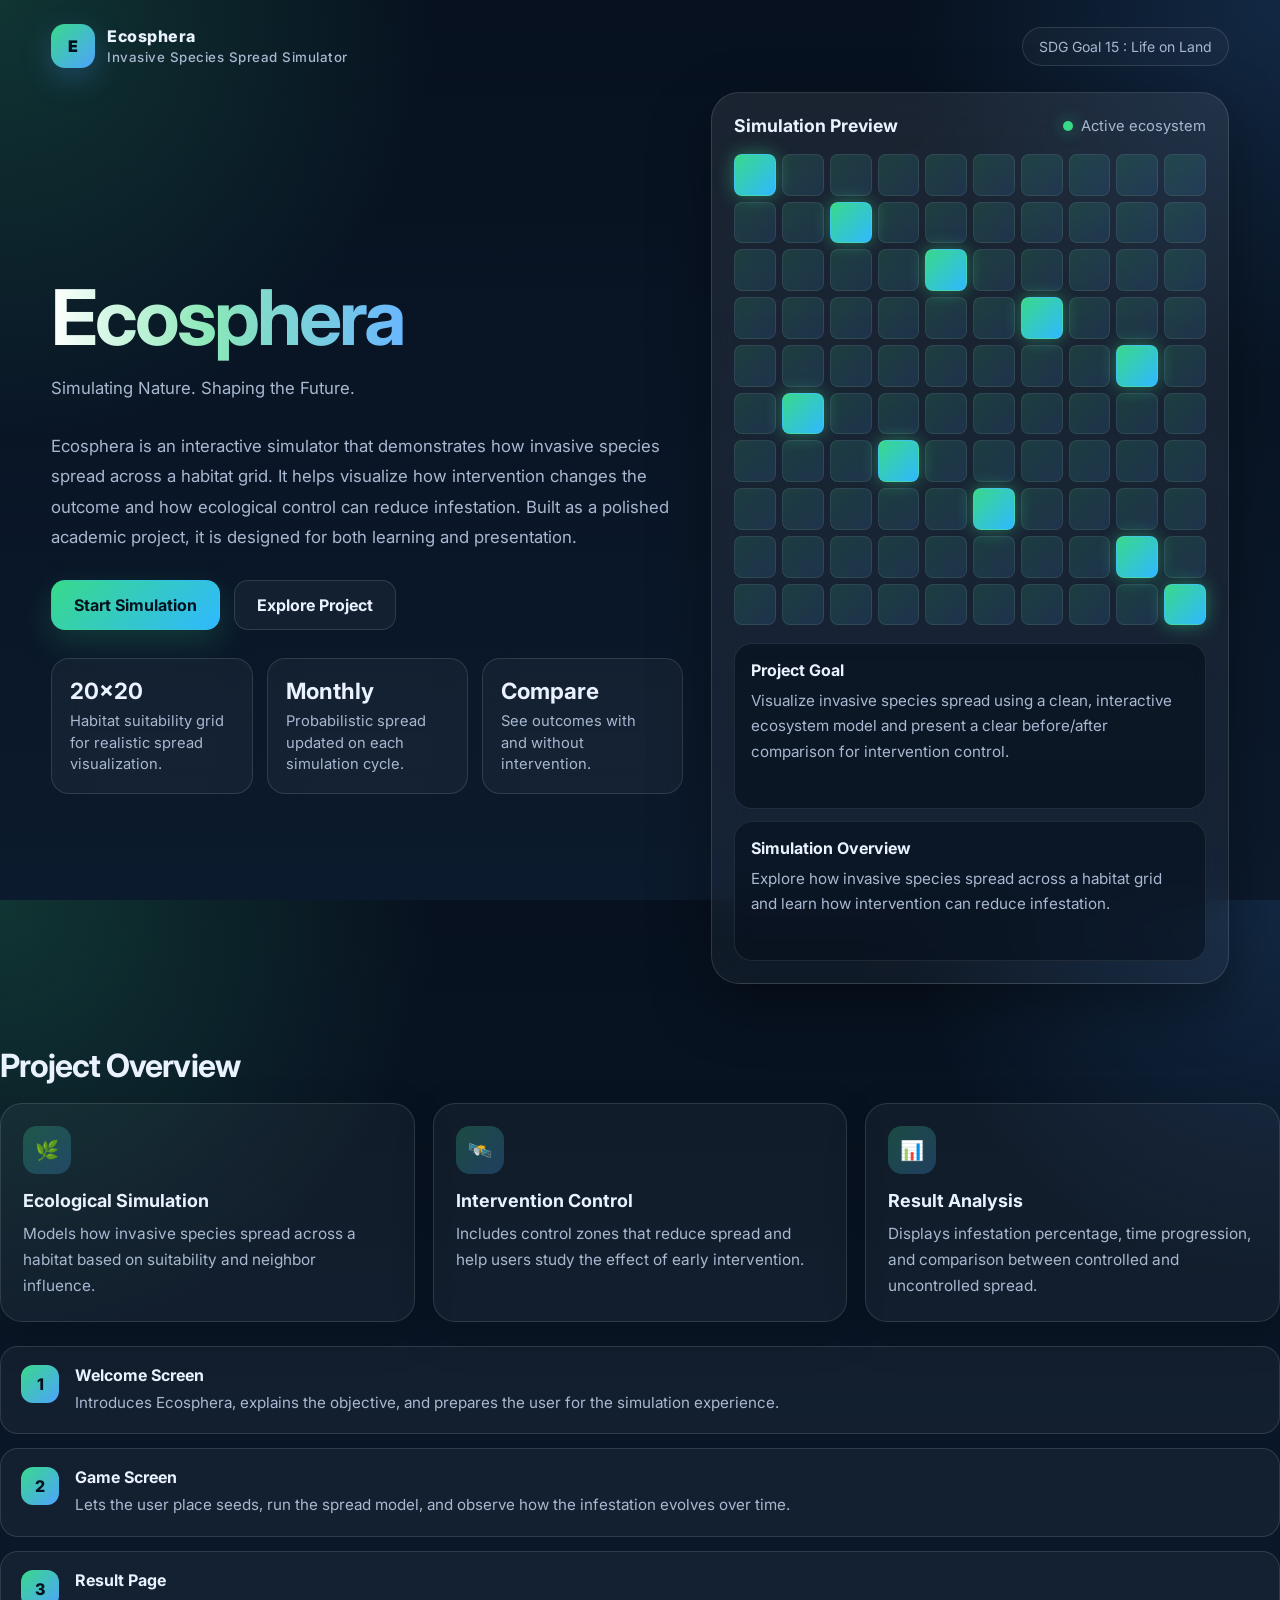
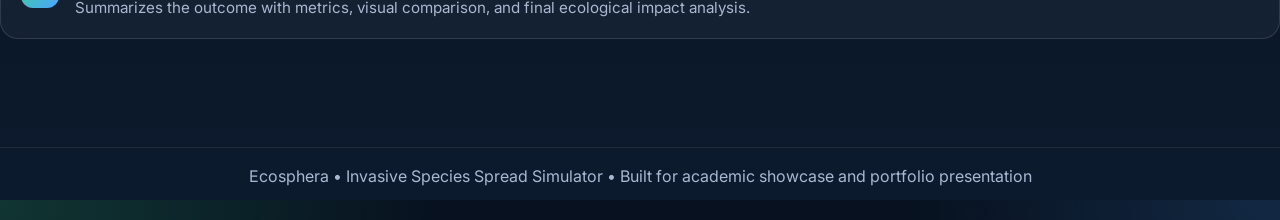
==== commit d823b816: "Updated game.html" ====
--- a/index.html
+++ b/index.html
@@ -3,7 +3,7 @@
 <head>
   <meta charset="UTF-8" />
   <meta name="viewport" content="width=device-width, initial-scale=1.0" />
-  <title>Ecosphere | Invasive Species Spread Simulator</title>
+  <title> Ecosphera | Invasive Species Spread Simulator</title>
   <link rel="preconnect" href="https://fonts.googleapis.com">
   <link rel="preconnect" href="https://fonts.gstatic.com" crossorigin>
   <link href="https://fonts.googleapis.com/css2?family=Inter:wght@400;500;600;700;800&display=swap" rel="stylesheet">
@@ -369,7 +369,7 @@
       <div class="brand">
         <div class="brand-mark">E</div>
         <div>
-          <div>Ecosphere</div>
+          <div>Ecosphera</div>
           <small style="color: var(--muted); font-weight: 500;">Invasive Species Spread Simulator</small>
         </div>
       </div>
@@ -378,16 +378,17 @@
 
     <main class="hero">
       <section>
-        <h1><span class="gradient-text">Ecosphere</span></h1>
-<p>
-  Ecosphere is an interactive simulator that demonstrates invasive species spread
-  across a habitat grid.
-  <br><br>
-  It helps visualize how intervention changes the outcome and how ecological control
-  can reduce infestation.
-  <br><br>
-  Built as a polished academic project, it is designed for both learning and presentation.
-</p>
+
+  <h1><span class="gradient-text">Ecosphera</span></h1>
+  <p>
+    Simulating Nature. Shaping the Future.
+  </p>
+  <p>
+    Ecosphera is an interactive simulator that demonstrates how invasive species spread across a habitat grid.
+    It helps visualize how intervention changes the outcome and how ecological control can reduce infestation.
+    Built as a polished academic project, it is designed for both learning and presentation.
+  </p>
+
 
         <div class="buttons">
           <a class="btn btn-primary" href="game.html">Start Simulation</a>
@@ -478,7 +479,7 @@
           <div class="step-num">1</div>
           <div>
             <h4>Welcome Screen</h4>
-            <p>Introduces Ecosphere, explains the objective, and prepares the user for the simulation experience.</p>
+            <p>Introduces Ecosphera, explains the objective, and prepares the user for the simulation experience.</p>
           </div>
         </div>
         <div class="step">
@@ -499,7 +500,7 @@
     </section>
 
     <footer>
-      Ecosphere • Invasive Species Spread Simulator • Built for academic showcase and portfolio presentation
+      Ecosphera • Invasive Species Spread Simulator • Built for academic showcase and portfolio presentation
     </footer>
   </div>
 </body>
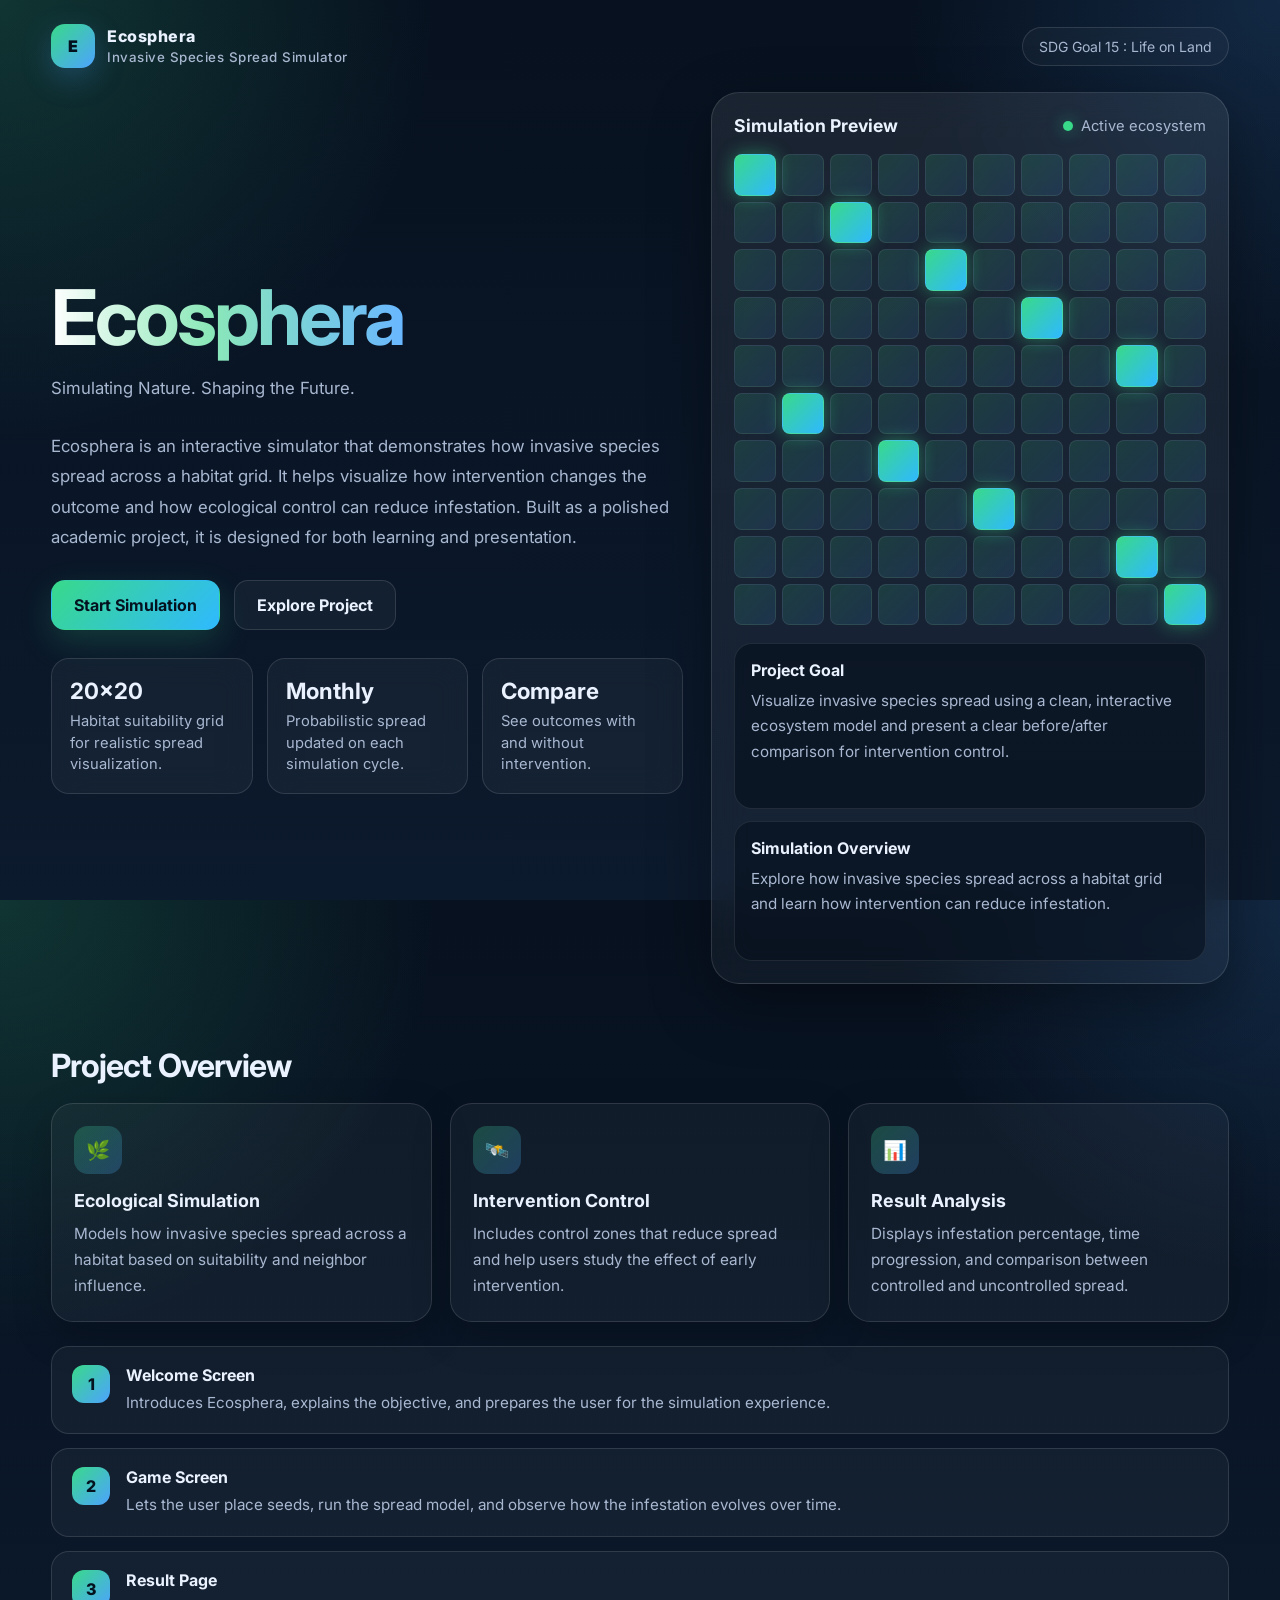
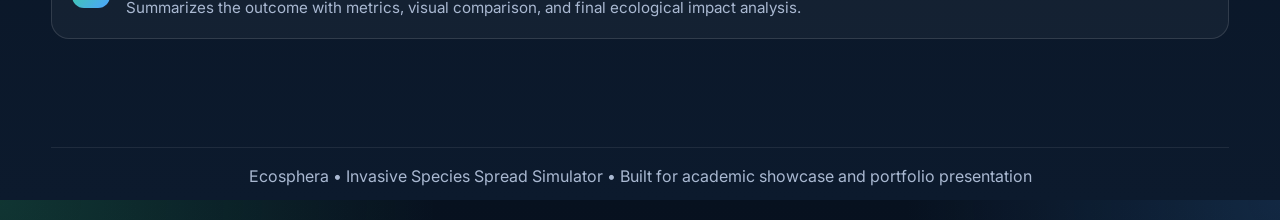
==== commit e1c509e7: "Updated index.html" ====
--- a/index.html
+++ b/index.html
@@ -444,7 +444,7 @@
     Explore how invasive species spread across a habitat grid and learn how intervention can reduce infestation.
   </p>
 </div>
-        </div>
+        
       </aside>
     </main>
 
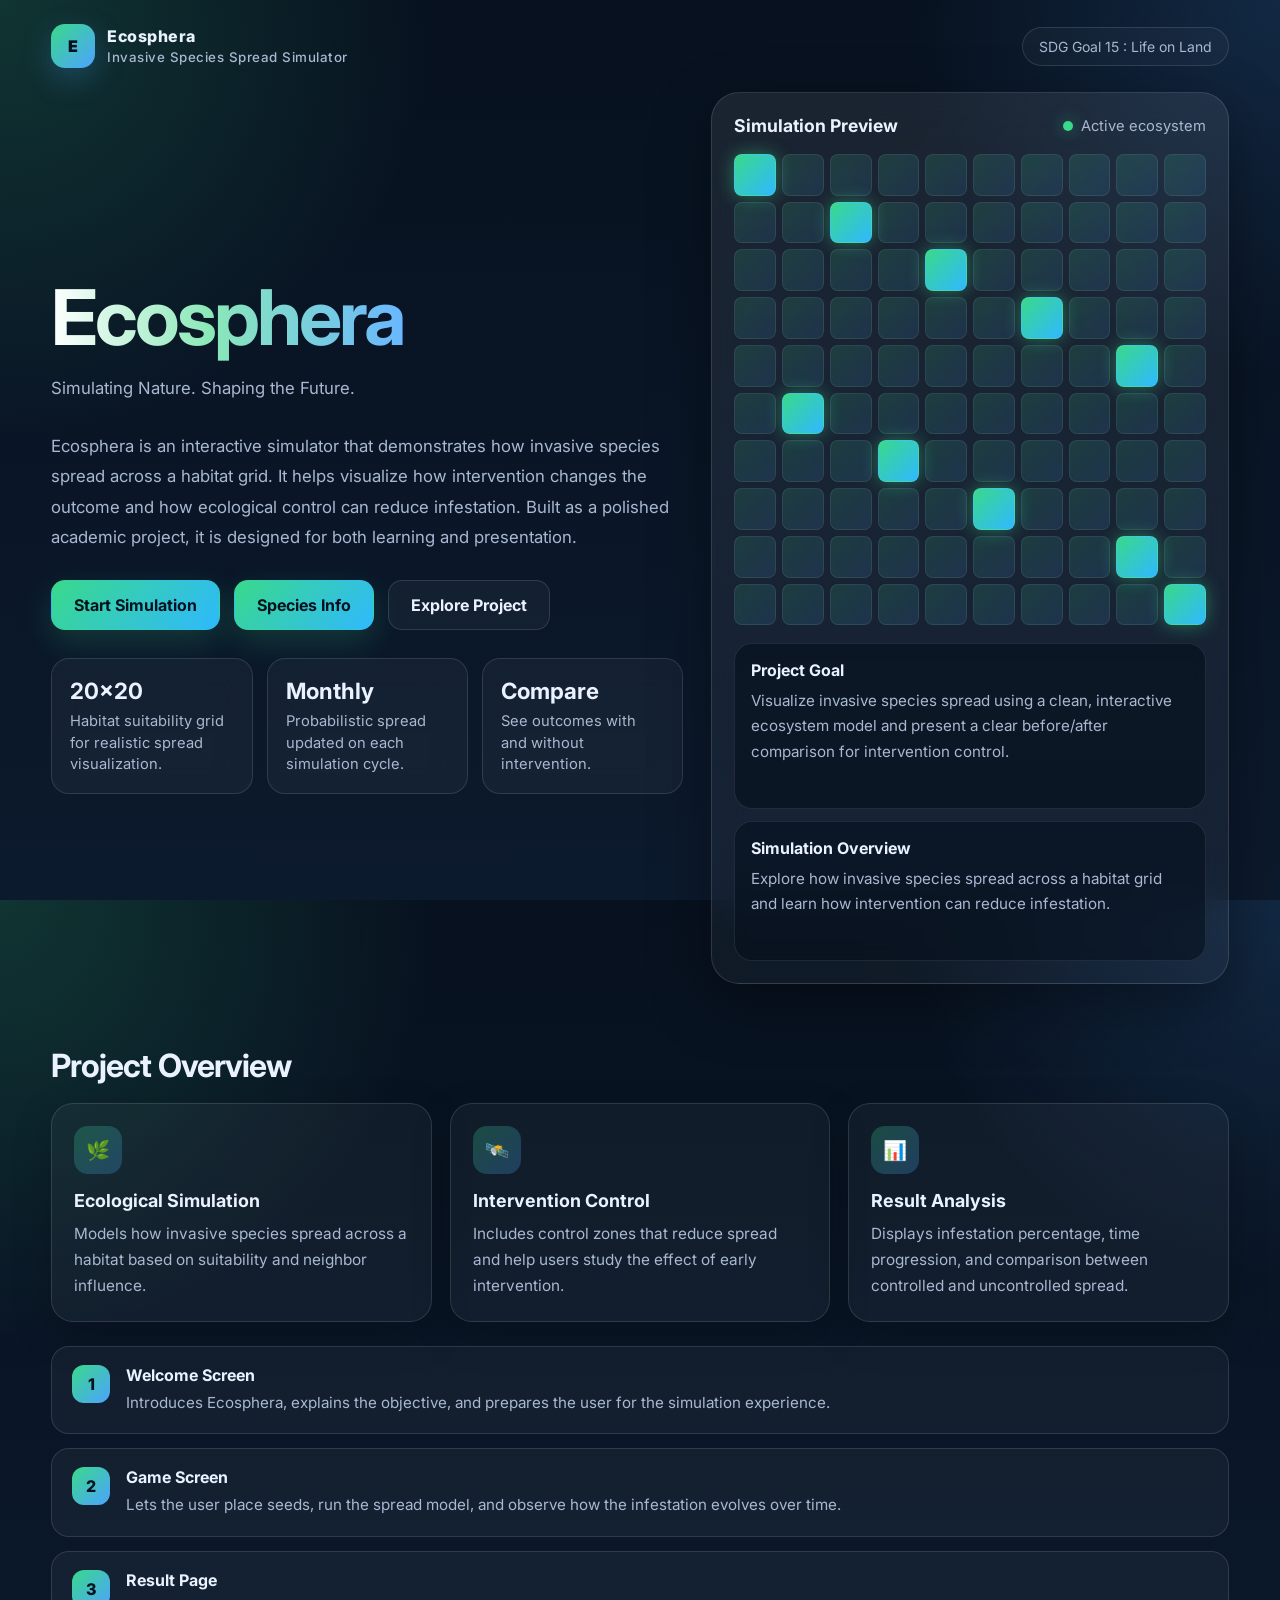
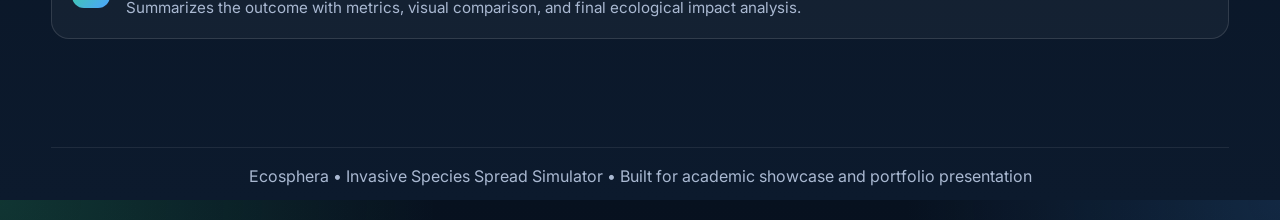
==== commit 0586de21: "Updated" ====
--- a/index.html
+++ b/index.html
@@ -361,6 +361,30 @@
         grid-template-columns: 1fr;
       }
     }
+
+
+
+.tabs {
+  display: flex;
+  gap: 10px;
+  justify-content: center;
+  margin: 20px 0;
+  flex-wrap: wrap;
+}
+
+.tabs .btn {
+  padding: 12px 24px;
+  border-radius: 8px;
+  text-decoration: none;
+  font-weight: 600;
+  transition: all 0.3s ease;
+}
+
+.tabs .btn:hover {
+  transform: translateY(-2px);
+  box-shadow: 0 8px 20px rgba(0,0,0,0.2);
+}
+
   </style>
 </head>
 <body>
@@ -392,8 +416,13 @@
 
         <div class="buttons">
           <a class="btn btn-primary" href="game.html">Start Simulation</a>
+            <a href="species.html" class="btn btn-primary">Species Info</a>
+
           <a class="btn btn-secondary" href="#overview">Explore Project</a>
-        </div>
+
+        
+       
+          </div>
 
         <div class="stats">
           <div class="stat">
@@ -503,5 +532,7 @@
       Ecosphera • Invasive Species Spread Simulator • Built for academic showcase and portfolio presentation
     </footer>
   </div>
+
+
 </body>
 </html>
